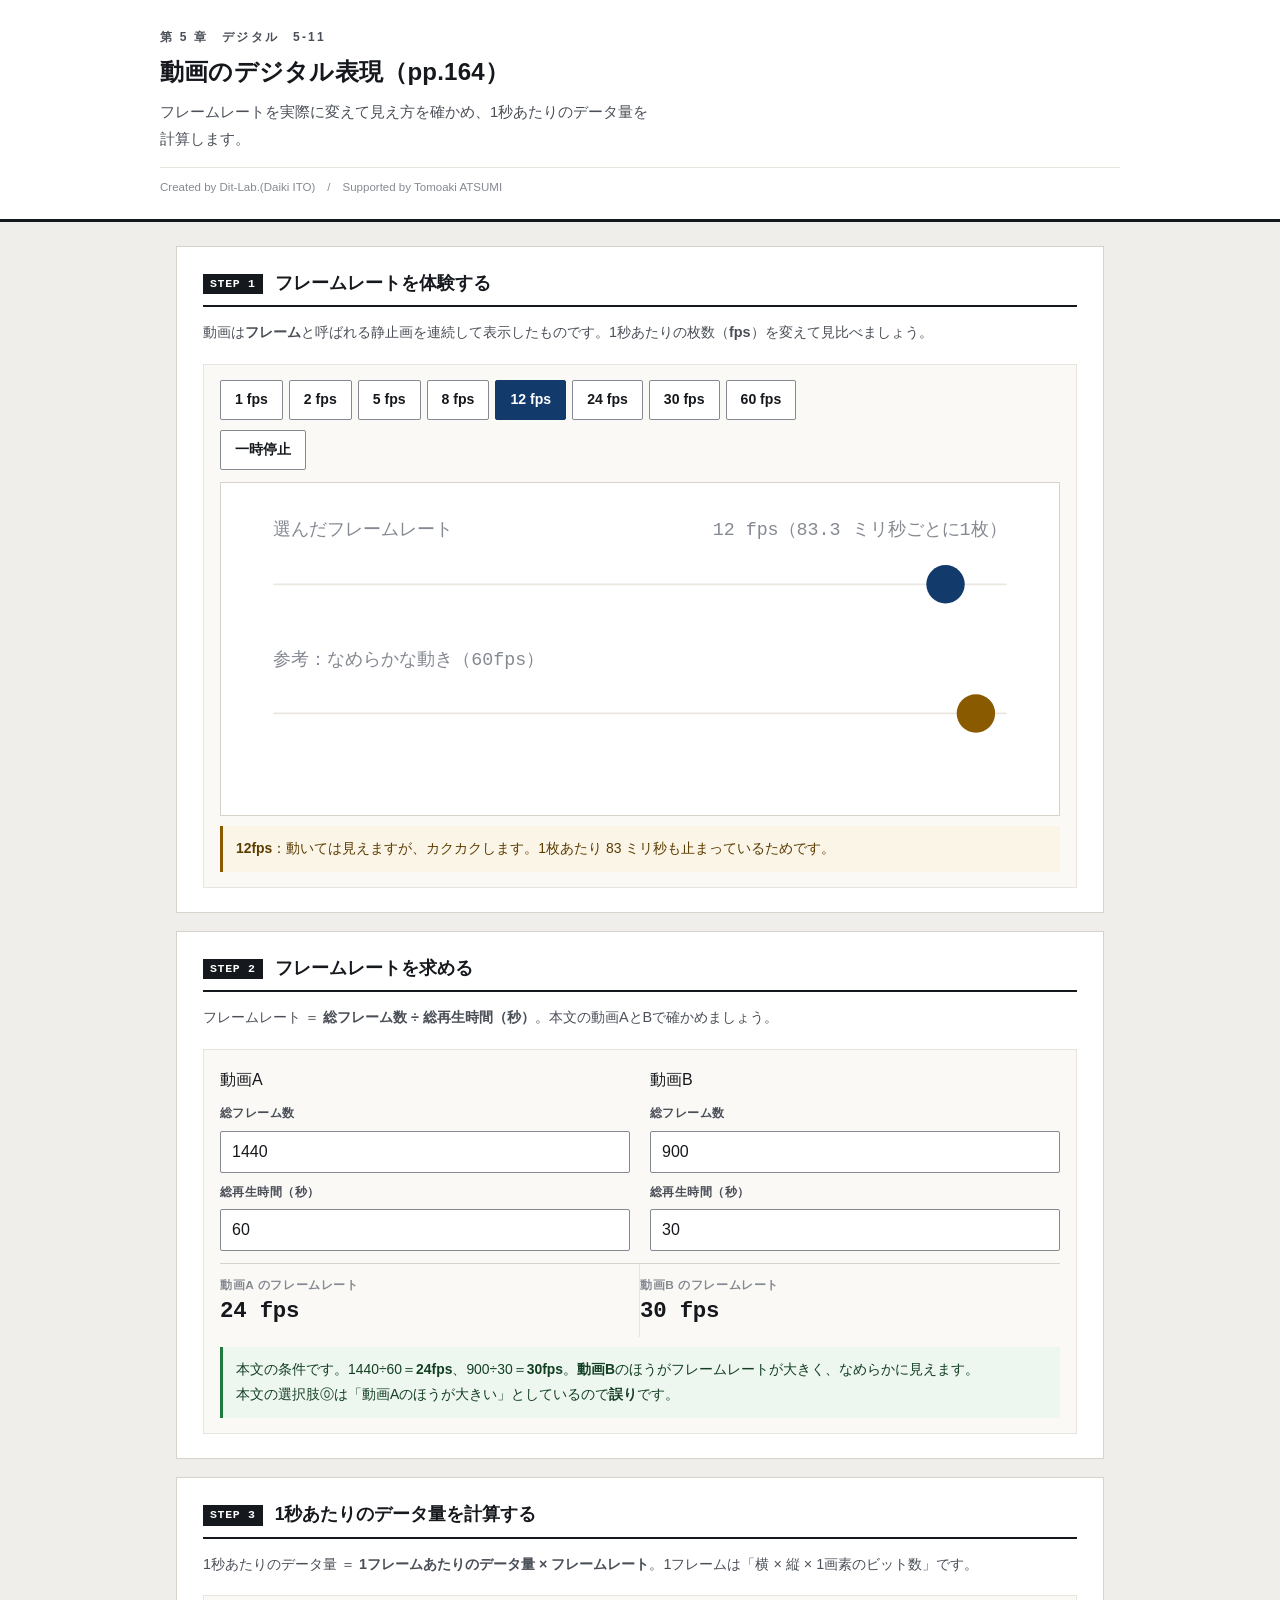
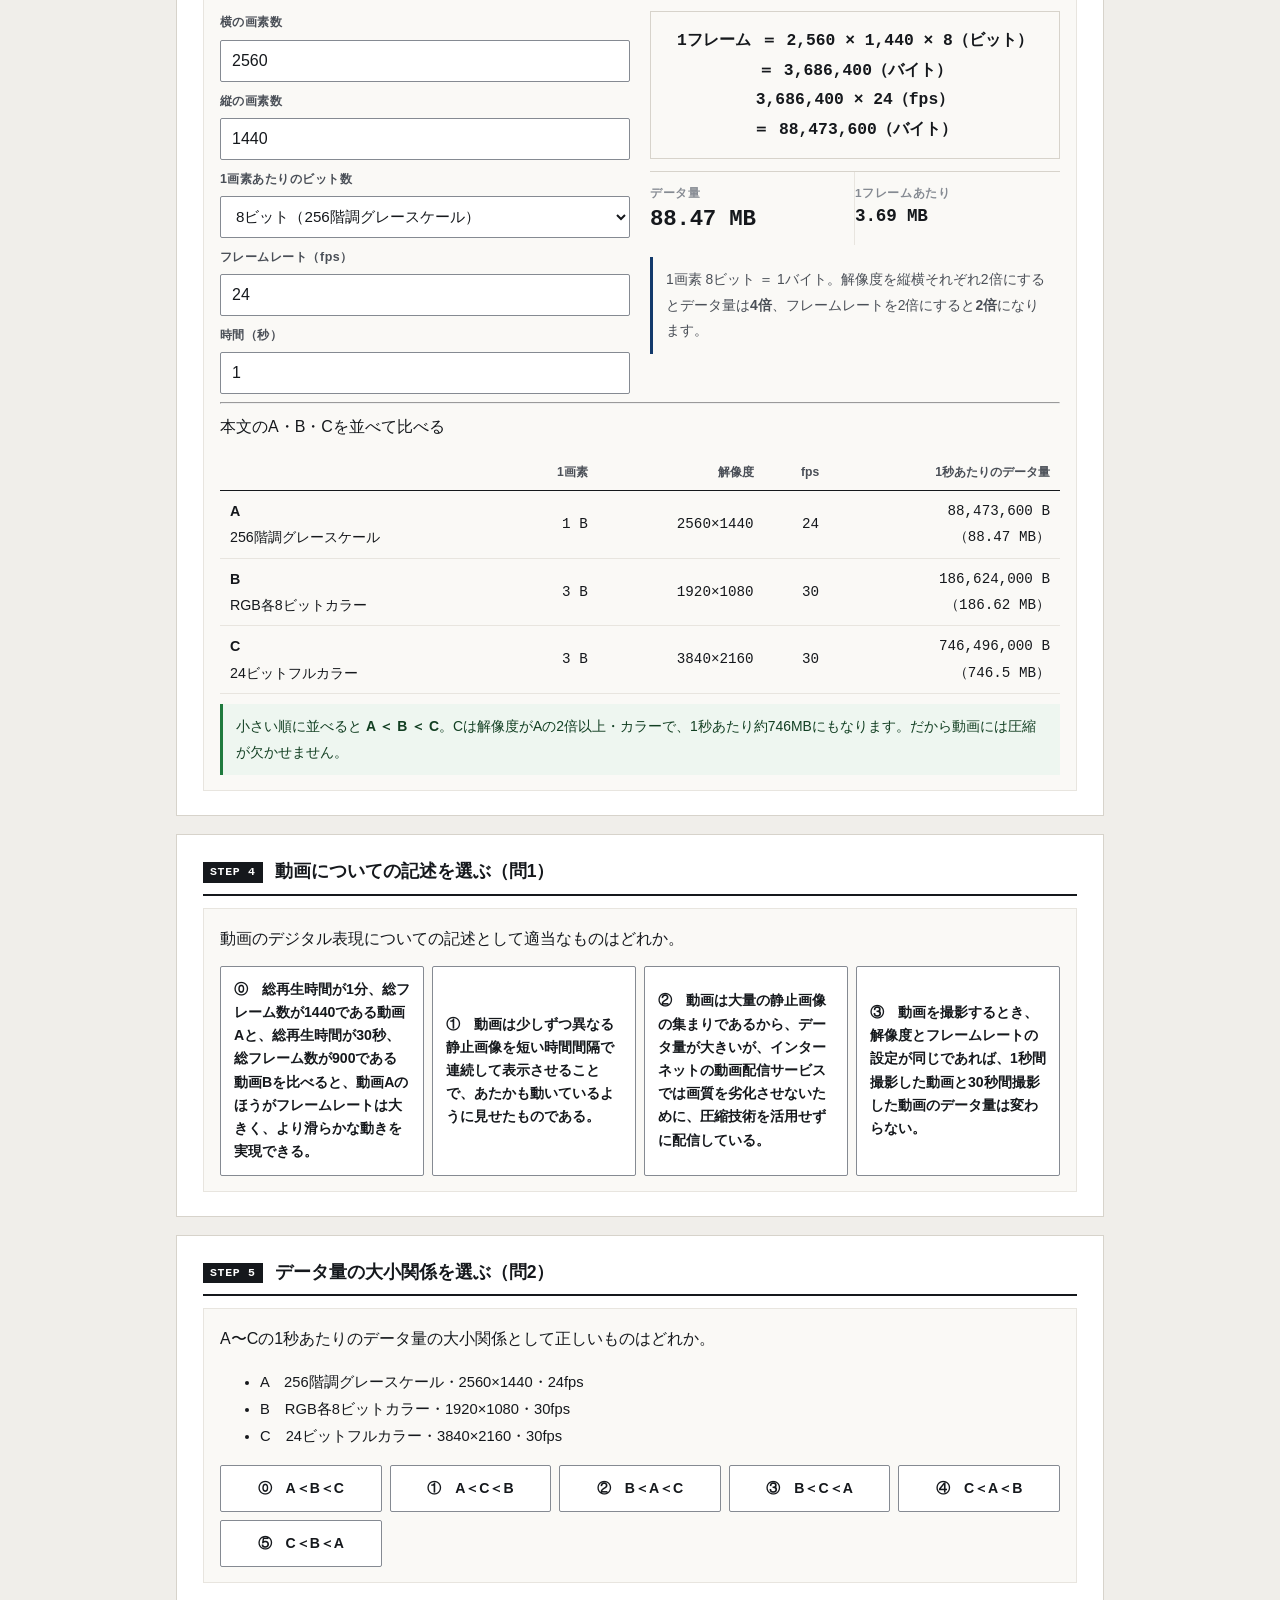
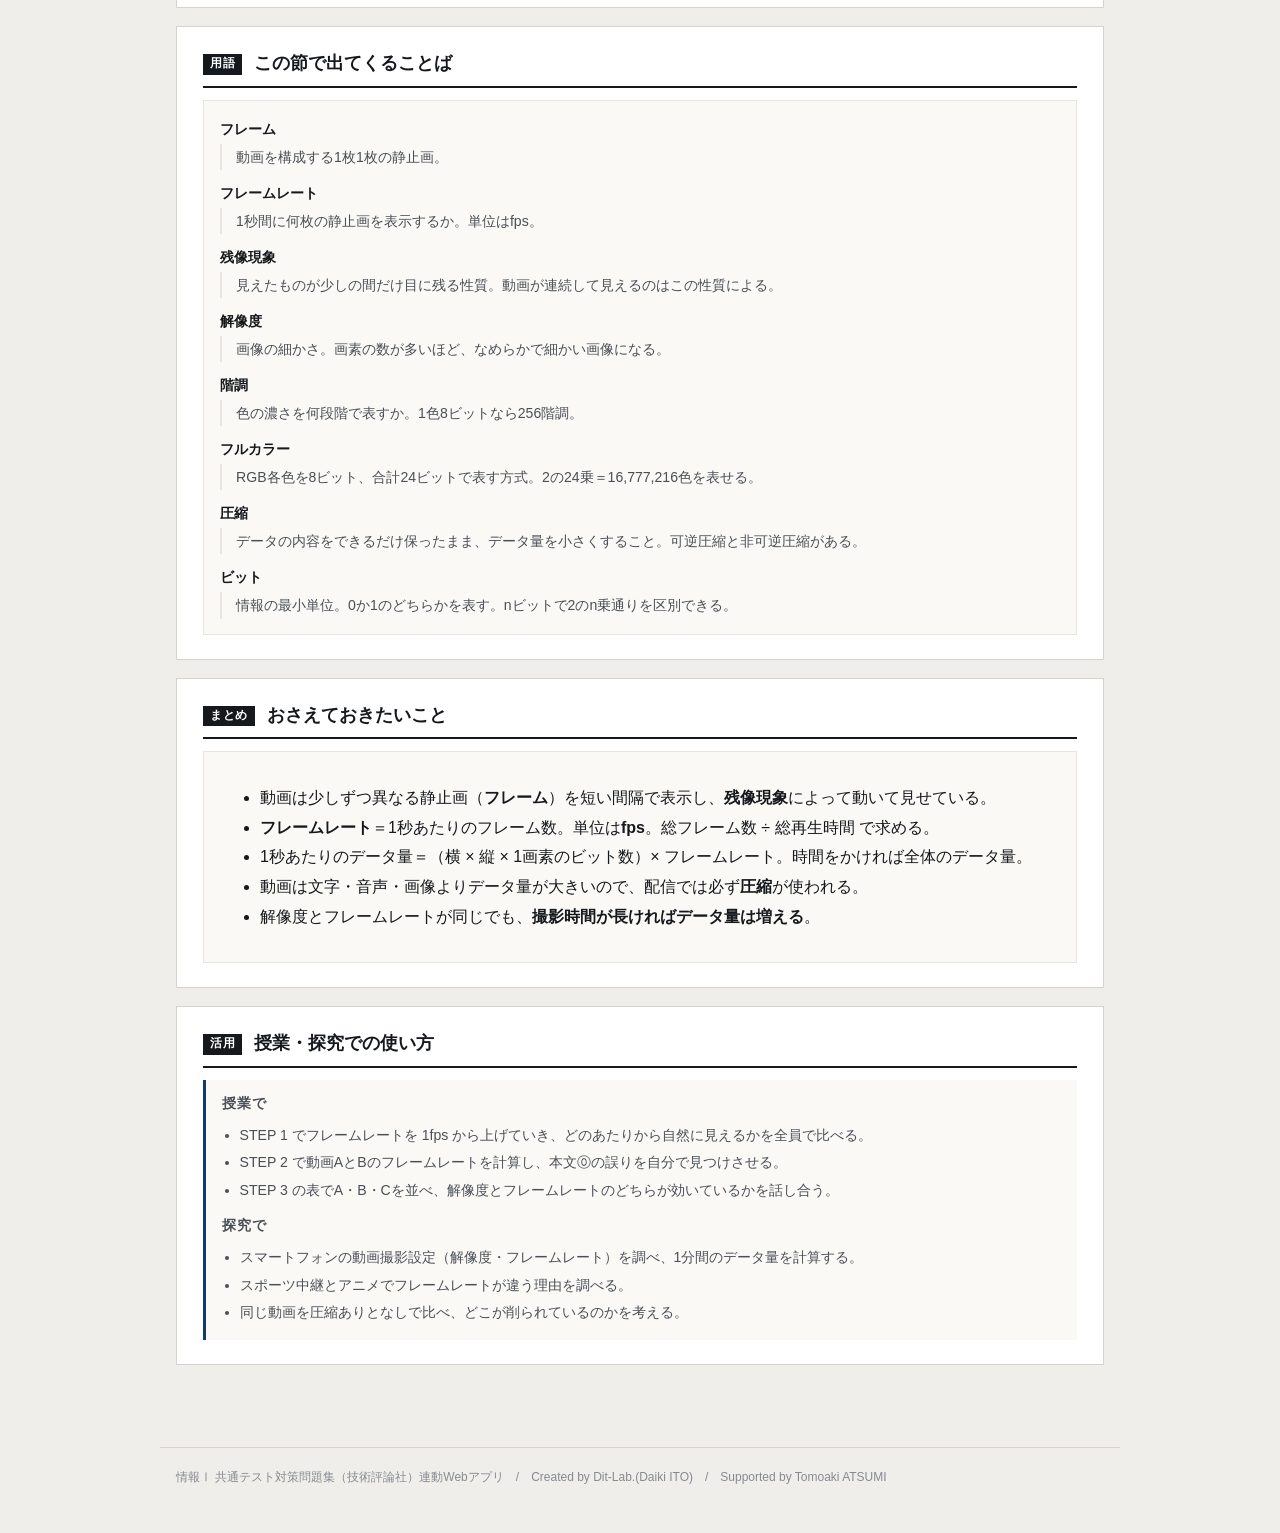
==== index.html @ 7da3221e "feat: Streamlit版を静的Webアプリ化。フレームレートの体験アニメ・fps計算・A〜Cのデータ量比較に対応" ====
<!DOCTYPE html>
<html lang="ja">
<head>
<meta charset="UTF-8">
<meta name="viewport" content="width=device-width, initial-scale=1.0">
<title>動画のデジタル表現｜情報Ⅰ共通テスト対策問題集</title>
<meta name="description" content="フレームレートを実際に変えて見え方を確かめ、1秒あたりのデータ量を計算します。">
<link rel="icon" href="data:image/svg+xml,%3Csvg xmlns=%22http://www.w3.org/2000/svg%22 viewBox=%220 0 32 32%22%3E%3Crect width=%2232%22 height=%2232%22 fill=%22%2315181c%22/%3E%3Ctext x=%2216%22 y=%2222%22 font-size=%2218%22 font-family=%22monospace%22 fill=%22%23fff%22 text-anchor=%22middle%22%3E01%3C/text%3E%3C/svg%3E">
<link rel="stylesheet" href="css/style.css">
<link rel="stylesheet" href="css/app.css">
</head>
<body>

<header class="app-header">
  <div class="inner">
    <span class="eyebrow">第 5 章　デジタル　5-11</span>
    <h1>動画のデジタル表現（pp.164）</h1>
    <p class="lead">フレームレートを実際に変えて見え方を確かめ、1秒あたりのデータ量を計算します。</p>
    <p class="credit">Created by Dit-Lab.(Daiki ITO)　/　Supported by Tomoaki ATSUMI</p>
  </div>
</header>

<main class="wrap">
  <section class="step" id="step1">
    <h2><span class="no">STEP 1</span>フレームレートを体験する</h2>
    <p class="desc">動画は<strong>フレーム</strong>と呼ばれる静止画を連続して表示したものです。1秒あたりの枚数（<strong>fps</strong>）を変えて見比べましょう。</p>
    <div class="panel">
      <div class="fpsbtns" id="fpsBtns"></div>
      <div class="btn-row" style="margin-top:10px">
        <button class="btn" id="playBtn">一時停止</button>
      </div>
      <div id="animBox" style="margin-top:12px"></div>
      <div class="note" id="animNote" style="margin-top:10px"></div>
    </div>
  </section>

  <section class="step" id="step2">
    <h2><span class="no">STEP 2</span>フレームレートを求める</h2>
    <p class="desc">フレームレート ＝ <strong>総フレーム数 ÷ 総再生時間（秒）</strong>。本文の動画AとBで確かめましょう。</p>
    <div class="panel">
      <div class="grid c2">
        <div>
          <p class="qhead" style="margin:0 0 8px">動画A</p>
          <label class="fld" for="fA">総フレーム数</label><input type="number" id="fA" value="1440" min="1" class="mono">
          <label class="fld" for="sA" style="margin-top:8px">総再生時間（秒）</label><input type="number" id="sA" value="60" min="1" class="mono">
        </div>
        <div>
          <p class="qhead" style="margin:0 0 8px">動画B</p>
          <label class="fld" for="fB">総フレーム数</label><input type="number" id="fB" value="900" min="1" class="mono">
          <label class="fld" for="sB" style="margin-top:8px">総再生時間（秒）</label><input type="number" id="sB" value="30" min="1" class="mono">
        </div>
      </div>
      <div class="metrics" style="margin-top:12px">
        <div class="metric"><div class="k">動画A のフレームレート</div><div class="v" id="fpsA" style="font-size:1.4rem">—</div></div>
        <div class="metric"><div class="k">動画B のフレームレート</div><div class="v" id="fpsB" style="font-size:1.4rem">—</div></div>
      </div>
      <div class="note" id="fpsNote" style="margin-top:10px"></div>
    </div>
  </section>

  <section class="step" id="step3">
    <h2><span class="no">STEP 3</span>1秒あたりのデータ量を計算する</h2>
    <p class="desc">1秒あたりのデータ量 ＝ <strong>1フレームあたりのデータ量 × フレームレート</strong>。1フレームは「横 × 縦 × 1画素のビット数」です。</p>
    <div class="panel">
      <div class="grid c2">
        <div>
          <label class="fld" for="vw">横の画素数</label><input type="number" id="vw" value="2560" min="1" class="mono">
          <label class="fld" for="vh" style="margin-top:8px">縦の画素数</label><input type="number" id="vh" value="1440" min="1" class="mono">
          <label class="fld" for="vb" style="margin-top:8px">1画素あたりのビット数</label>
          <select class="sel" id="vb">
            <option value="8" selected>8ビット（256階調グレースケール）</option>
            <option value="24">24ビット（RGB各8ビットのカラー）</option>
            <option value="1">1ビット（白黒2階調）</option>
          </select>
          <label class="fld" for="vf" style="margin-top:8px">フレームレート（fps）</label><input type="number" id="vf" value="24" min="1" class="mono">
          <label class="fld" for="vs" style="margin-top:8px">時間（秒）</label><input type="number" id="vs" value="1" min="1" class="mono">
        </div>
        <div>
          <div class="eqbox" id="vEq">—</div>
          <div class="metrics" style="margin-top:12px">
            <div class="metric"><div class="k">データ量</div><div class="v" id="vSize" style="font-size:1.4rem">—</div></div>
            <div class="metric"><div class="k">1フレームあたり</div><div class="v" id="vFrame" style="font-size:1.1rem">—</div></div>
          </div>
          <div class="note info" id="vNote" style="margin-top:12px"></div>
        </div>
      </div>
      <hr class="sep">
      <p class="qhead">本文のA・B・Cを並べて比べる</p>
      <div class="tbl-scroll"><table class="tbl" id="abcTable"></table></div>
      <div class="note ok" id="abcNote" style="margin-top:10px"></div>
    </div>
  </section>

  <section class="step" id="step4">
    <h2><span class="no">STEP 4</span>動画についての記述を選ぶ（問1）</h2>
    <div class="panel">
      <p class="qhead">動画のデジタル表現についての記述として適当なものはどれか。</p>
      <div id="q1Choices" class="choice4 v"></div>
      <div class="note" id="q1Fb" hidden style="margin-top:10px"></div>
    </div>
  </section>

  <section class="step" id="step5">
    <h2><span class="no">STEP 5</span>データ量の大小関係を選ぶ（問2）</h2>
    <div class="panel">
      <p class="qhead">A〜Cの1秒あたりのデータ量の大小関係として正しいものはどれか。</p>
      <ul class="bullets" style="font-size:.92rem">
        <li>A　256階調グレースケール・2560×1440・24fps</li>
        <li>B　RGB各8ビットカラー・1920×1080・30fps</li>
        <li>C　24ビットフルカラー・3840×2160・30fps</li>
      </ul>
      <div id="q2Choices" class="choice4"></div>
      <div class="note" id="q2Fb" hidden style="margin-top:10px"></div>
    </div>
  </section>

  <section class="step" id="glossary">
    <h2><span class="no">用語</span>この節で出てくることば</h2>
    <div class="panel"><div id="glossBox"></div></div>
  </section>

  <section class="step" id="wrap">
    <h2><span class="no">まとめ</span>おさえておきたいこと</h2>
    <div class="panel">
      <ul class="bullets">
        <li>動画は少しずつ異なる静止画（<strong>フレーム</strong>）を短い間隔で表示し、<strong>残像現象</strong>によって動いて見せている。</li>
        <li><strong>フレームレート</strong>＝1秒あたりのフレーム数。単位は<strong>fps</strong>。総フレーム数 ÷ 総再生時間 で求める。</li>
        <li>1秒あたりのデータ量＝（横 × 縦 × 1画素のビット数）× フレームレート。時間をかければ全体のデータ量。</li>
        <li>動画は文字・音声・画像よりデータ量が大きいので、配信では必ず<strong>圧縮</strong>が使われる。</li>
        <li>解像度とフレームレートが同じでも、<strong>撮影時間が長ければデータ量は増える</strong>。</li>
      </ul>
    </div>
  </section>

  <section class="step">
    <h2><span class="no">活用</span>授業・探究での使い方</h2>
    <div class="use-note">
      <h3>授業で</h3>
      <ul>
        <li>STEP 1 でフレームレートを 1fps から上げていき、どのあたりから自然に見えるかを全員で比べる。</li>
        <li>STEP 2 で動画AとBのフレームレートを計算し、本文⓪の誤りを自分で見つけさせる。</li>
        <li>STEP 3 の表でA・B・Cを並べ、解像度とフレームレートのどちらが効いているかを話し合う。</li>
      </ul>
      <h3 style="margin-top:12px">探究で</h3>
      <ul>
        <li>スマートフォンの動画撮影設定（解像度・フレームレート）を調べ、1分間のデータ量を計算する。</li>
        <li>スポーツ中継とアニメでフレームレートが違う理由を調べる。</li>
        <li>同じ動画を圧縮ありとなしで比べ、どこが削られているのかを考える。</li>
      </ul>
    </div>
  </section>

</main>

<footer class="app-footer">
  情報Ⅰ 共通テスト対策問題集（技術評論社）連動Webアプリ　/　Created by Dit-Lab.(Daiki ITO)　/　Supported by Tomoaki ATSUMI
</footer>

<script src="js/tools.js"></script>
<script src="js/chart.js"></script>
<script src="js/terms.js"></script>
<script src="js/app.js"></script>
</body>
</html>
---- css/style.css ----
/* =========================================================
   情報Ⅰ 共通テスト対策問題集 — Web アプリ共通スタイル
   紙面（参考書）に寄せた設計。装飾色は使わず、色は意味を持つときだけ。
   ========================================================= */

:root{
  --paper:#ffffff;
  --paper-2:#faf9f6;      /* うすい紙 */
  --bg:#f0eeea;           /* 台紙 */
  --ink:#15181c;
  --ink-2:#4a4f57;
  --ink-3:#858a92;
  --rule:#d7d3cb;         /* 罫線 */
  --rule-2:#e8e5df;
  --accent:#123a6b;       /* 濃紺。主要操作と現在地だけに使う */
  --accent-w:#e9eef6;
  --zero:#c0392b;         /* 左＝0 */
  --one:#1d4ed8;          /* 右＝1 */
  --ok:#1f7a3d;   --ok-bg:#eef6f0;
  --ng:#b3261e;   --ng-bg:#fbefee;
  --warn:#8a5a00; --warn-bg:#fbf5e8;
  --font:"Hiragino Kaku Gothic ProN","Hiragino Sans","Yu Gothic Medium","Yu Gothic",
         "Noto Sans JP",Meiryo,-apple-system,BlinkMacSystemFont,sans-serif;
  --mono:"SFMono-Regular",Menlo,Consolas,"Courier New",monospace;
}

*{box-sizing:border-box}
[hidden]{display:none !important}
html{-webkit-text-size-adjust:100%}
body{
  margin:0; background:var(--bg); color:var(--ink);
  font-family:var(--font); font-size:16px; line-height:1.85;
  font-feature-settings:"palt" 1;
}
h1,h2,h3,h4{line-height:1.45; margin:0; font-weight:700}
p{margin:0 0 .75em} p:last-child{margin-bottom:0}
a{color:var(--accent)}

/* ---------- 標題 ---------- */
.app-header{background:var(--paper); border-bottom:3px solid var(--ink); padding:26px 20px 20px}
.app-header .inner{max-width:960px; margin:0 auto}
.app-header .eyebrow{
  font-size:.75rem; font-weight:700; color:var(--ink-2); letter-spacing:.18em;
  display:block; margin-bottom:7px;
}
.app-header h1{font-size:1.5rem; letter-spacing:.01em}
.app-header .lead{font-size:.92rem; color:var(--ink-2); margin-top:9px; max-width:60ch}
.app-header .credit{
  font-size:.72rem; color:var(--ink-3); margin-top:14px;
  padding-top:9px; border-top:1px solid var(--rule-2);
}

/* ---------- 版面 ---------- */
.wrap{max-width:960px; margin:0 auto; padding:24px 16px 64px}
.step{background:var(--paper); border:1px solid var(--rule); padding:24px 26px; margin-bottom:18px}
.step > h2{
  display:flex; align-items:baseline; gap:12px; font-size:1.1rem;
  padding-bottom:9px; border-bottom:2px solid var(--ink); margin-bottom:12px;
}
.step > h2 .no{
  flex:none; font-family:var(--mono); font-size:.72rem; font-weight:700;
  background:var(--ink); color:var(--paper); padding:2px 7px; letter-spacing:.06em;
  position:relative; top:-2px;
}
.step > .desc{color:var(--ink-2); font-size:.9rem; margin-bottom:18px}
.step[hidden]{display:none}

.grid{display:grid; gap:20px}
.grid > *{min-width:0}          /* 子の中身で列が広がるのを防ぐ */
@media(min-width:800px){ .grid.c2{grid-template-columns:1fr 1fr} }

.panel{border:1px solid var(--rule-2); background:var(--paper-2); padding:15px 16px; min-width:0}
.panel > h3{
  font-size:.8rem; font-weight:700; color:var(--ink-2); letter-spacing:.08em;
  margin-bottom:12px; padding-bottom:6px; border-bottom:1px solid var(--rule);
}

/* ---------- 部品 ---------- */
.btn{
  appearance:none; border:1px solid var(--ink-3); background:var(--paper); color:var(--ink);
  font-family:inherit; font-size:.88rem; font-weight:700; padding:8px 14px;
  border-radius:2px; cursor:pointer; min-height:40px; line-height:1.4;
  transition:background .12s, border-color .12s, color .12s;
}
.btn:hover:not(:disabled){background:var(--accent-w); border-color:var(--accent); color:var(--accent)}
.btn:disabled{opacity:.35; cursor:not-allowed}
.btn.primary{background:var(--accent); color:var(--paper); border-color:var(--accent)}
.btn.primary:hover:not(:disabled){background:#0d2c53; color:var(--paper)}
.btn.ghost{border-color:var(--rule); color:var(--ink-2)}
.btn.sm{font-size:.8rem; padding:5px 10px; min-height:34px}
.btn-row{display:flex; flex-wrap:wrap; gap:8px; align-items:center}

/* タブ（見出し下線式） */
.seg{display:flex; gap:0; border-bottom:1px solid var(--rule)}
.seg button{
  appearance:none; border:0; background:transparent; font-family:inherit; font-size:.88rem;
  font-weight:700; color:var(--ink-3); padding:9px 4px; margin-right:26px; cursor:pointer;
  border-bottom:3px solid transparent; margin-bottom:-1px; min-height:40px;
}
.seg button:hover{color:var(--ink-2)}
.seg button[aria-pressed="true"]{color:var(--ink); border-bottom-color:var(--accent)}

label.fld{display:block; font-size:.78rem; font-weight:700; color:var(--ink-2); margin-bottom:5px; letter-spacing:.04em}
input[type=text], textarea, input[type=number]{
  width:100%; font-family:inherit; font-size:1rem; color:var(--ink);
  border:1px solid var(--ink-3); border-radius:2px; padding:9px 11px;
  background:var(--paper); min-height:42px;
}
input:focus, textarea:focus{outline:2px solid var(--accent); outline-offset:-1px; border-color:var(--accent)}
.btn:focus-visible, .seg button:focus-visible, .node-card:focus-visible{outline:2px solid var(--accent); outline-offset:2px}
textarea{resize:vertical; line-height:1.7}
.mono{font-family:var(--mono)}

table.tbl{width:100%; border-collapse:collapse; font-size:.89rem}
table.tbl th, table.tbl td{border-bottom:1px solid var(--rule-2); padding:7px 10px; text-align:right}
table.tbl th:first-child, table.tbl td:first-child{text-align:left}
table.tbl thead th{border-bottom:1.5px solid var(--ink); font-size:.76rem; color:var(--ink-2); font-weight:700; white-space:nowrap}
.tbl-scroll{overflow-x:auto; -webkit-overflow-scrolling:touch; max-width:100%}

.note{padding:10px 13px; font-size:.87rem; border-left:3px solid var(--ink-3); background:var(--paper-2)}
.note.ok{background:var(--ok-bg); border-left-color:var(--ok); color:#123f22}
.note.ng{background:var(--ng-bg); border-left-color:var(--ng); color:#6d1a15}
.note.info{background:var(--paper-2); border-left-color:var(--accent); color:var(--ink-2)}
.note.warn{background:var(--warn-bg); border-left-color:var(--warn); color:#5c3d00}
.note[hidden]{display:none}

.badge{
  display:inline-block; font-size:.72rem; font-weight:700; padding:1px 7px;
  border:1px solid var(--rule); color:var(--ink-2); background:var(--paper); letter-spacing:.04em;
}

/* 数値は罫線で仕切るだけ。カードにしない */
.metrics{display:flex; flex-wrap:wrap; gap:0; border-top:1px solid var(--rule)}
.metric{flex:1 1 130px; padding:11px 14px 11px 0; border-right:1px solid var(--rule-2)}
.metric:last-child{border-right:0}
.metric .k{font-size:.74rem; color:var(--ink-3); font-weight:700; letter-spacing:.05em}
.metric .v{font-size:1.6rem; font-weight:700; line-height:1.3; font-family:var(--mono); letter-spacing:-.01em}
.metric .s{font-size:.76rem; color:var(--ink-2)}

.bit0{color:var(--zero); font-weight:700}
.bit1{color:var(--one); font-weight:700}

.app-footer{
  max-width:960px; margin:0 auto; padding:18px 16px 44px; color:var(--ink-3);
  font-size:.75rem; border-top:1px solid var(--rule);
}
.sr-only{position:absolute;width:1px;height:1px;overflow:hidden;clip:rect(0 0 0 0);white-space:nowrap}

@media(max-width:640px){
  body{font-size:15px}
  .app-header{padding:20px 16px 16px}
  .app-header h1{font-size:1.16rem}
  .wrap{padding:16px 12px 52px}
  .step{padding:18px 15px}
  .seg button{margin-right:18px; font-size:.84rem}
  .metric{flex-basis:50%; border-right:0}
}
@media (prefers-reduced-motion:reduce){ *{animation:none!important; transition:none!important} }

/* ---------- 自分のデータ・共有・印刷 ---------- */
.toolbar{display:flex; flex-wrap:wrap; gap:8px; align-items:center; margin-top:12px;
  padding-top:12px; border-top:1px solid var(--rule-2)}
.toolbar .hint{font-size:.78rem; color:var(--ink-3)}
.paste-area{width:100%; min-height:110px; font-family:var(--mono); font-size:.86rem}
.use-note{background:var(--paper-2); border-left:3px solid var(--accent); padding:14px 16px; font-size:.88rem}
.use-note h3{font-size:.86rem; letter-spacing:.06em; margin-bottom:8px; color:var(--ink-2)}
.use-note ol, .use-note ul{margin:0; padding-left:1.25em; line-height:1.95; color:var(--ink-2)}

@media print{
  body{background:#fff}
  .app-header{border-bottom:2px solid #000}
  .step{border:1px solid #bbb; break-inside:avoid; page-break-inside:avoid; margin-bottom:12px}
  .btn, .seg, .toolbar, input[type=range]{display:none !important}
  .note{border-left-width:2px}
  a[href]:after{content:""}
}

/* ---------- 入力グリッド ---------- */
.dg-scroll{overflow:auto; -webkit-overflow-scrolling:touch; border:1px solid var(--rule); background:var(--paper); max-height:420px}
table.dg{border-collapse:collapse; font-family:var(--mono); font-size:.9rem; min-width:100%}
table.dg th, table.dg td{border:1px solid var(--rule-2); padding:0}
table.dg thead th{background:var(--paper-2); position:sticky; top:0; z-index:2}
table.dg .dg-n{background:var(--paper-2); color:var(--ink-3); font-size:.76rem; font-weight:400;
  text-align:center; min-width:34px; padding:0 4px; position:sticky; left:0; z-index:1}
table.dg .dg-corner{background:var(--paper-2); min-width:34px; position:sticky; left:0; z-index:3}
table.dg .dg-act{background:var(--paper-2); width:34px}
.dg-h, .dg-c{width:100%; min-width:96px; border:0; background:transparent; font-family:inherit;
  font-size:.9rem; padding:8px 9px; color:var(--ink); min-height:38px}
.dg-h{font-weight:700; font-family:var(--font); font-size:.82rem; color:var(--ink-2)}
.dg-c.num{text-align:right}
.dg-c:focus, .dg-h:focus{outline:2px solid var(--accent); outline-offset:-2px; background:var(--accent-w)}
.dg-del{border:0; background:transparent; color:var(--ink-3); cursor:pointer; width:32px; height:34px; font-size:1rem}
.dg-del:hover{color:var(--ng)}
.dg-tools{display:flex; flex-wrap:wrap; gap:8px; align-items:center; margin-top:10px}
.dg-hint{font-size:.76rem; color:var(--ink-3)}

/* ---------- ファイル読み込み ---------- */
.filebox{display:flex; flex-wrap:wrap; gap:10px; align-items:center; padding:12px;
  border:1px dashed var(--rule); background:var(--paper-2)}
.filebox input[type=file]{font-size:.85rem; font-family:inherit; max-width:100%}
.filebox .sel{max-width:220px}
.filelabel{display:inline-flex; align-items:center; gap:6px; font-size:.85rem; font-weight:700;
  border:1px solid var(--ink-3); background:var(--paper); padding:8px 14px; border-radius:2px; cursor:pointer; min-height:40px}
.filelabel:hover{border-color:var(--accent); color:var(--accent); background:var(--accent-w)}
.filelabel input{display:none}

/* ---------- 用語解説 ---------- */
.term{position:relative; border-bottom:1.5px dotted var(--accent); cursor:help; color:var(--accent); font-weight:700}
.term .term-pop{display:none; position:absolute; left:0; top:1.7em; z-index:50; width:min(300px,78vw);
  background:var(--paper); border:1px solid var(--ink-3); box-shadow:0 6px 20px rgba(0,0,0,.14);
  padding:10px 12px; font-size:.82rem; font-weight:400; color:var(--ink-2); line-height:1.75;
  border-left:3px solid var(--accent); cursor:auto; text-align:left}
.term .term-pop b{display:block; color:var(--ink); font-size:.86rem; margin-bottom:3px}
.term.open .term-pop{display:block}
dl.gloss{margin:0; font-size:.88rem}
dl.gloss dt{font-weight:700; color:var(--ink); margin-top:10px}
dl.gloss dt:first-child{margin-top:0}
dl.gloss dd{margin:2px 0 0; color:var(--ink-2); line-height:1.85; padding-left:1em; border-left:2px solid var(--rule-2)}
@media print{ .term{border-bottom:0; color:inherit} .term .term-pop{display:none !important} }

/* ---------- スマホ・タブレット ---------- */
@media (max-width:1024px){
  /* iOS で入力時に画面が勝手に拡大するのを防ぐ（16px 未満だとズームする） */
  input[type=text], input[type=number], textarea, select, .dg-c, .dg-h{ font-size:16px }
  .dg-c, .dg-h{ min-width:110px }
}
@media (max-width:820px){
  .grid.c2{grid-template-columns:1fr}
  .dg-scroll{max-height:340px}
  .filebox{flex-direction:column; align-items:stretch}
  .filebox .sel{max-width:100%}
  .term .term-pop{left:auto; right:0; width:min(280px,86vw)}
}
@media (max-width:480px){
  .step > h2{font-size:1rem; flex-wrap:wrap}
  .metrics{gap:0}
  .metric{flex-basis:50%; padding-right:10px}
  .metric .v{font-size:1.3rem}
  .btn{padding:8px 12px}
  .dg-tools{gap:6px}
  .dg-hint{width:100%}
}
/* タッチ操作でのスクロールを滑らかに */
.tbl-scroll, .dg-scroll, .tree-box{ -webkit-overflow-scrolling:touch; overscroll-behavior-x:contain }
---- css/app.css ----
.qhead{display:flex; justify-content:space-between; align-items:center; margin-bottom:12px}
.card-q{border:1px solid var(--rule); background:var(--paper); padding:18px; margin-bottom:14px}
.q-scene{font-size:1rem; font-weight:700; line-height:1.9}
.choice4{display:grid; gap:8px; grid-template-columns:repeat(auto-fit,minmax(160px,1fr))}
.choice4 .btn{text-align:left; line-height:1.65; padding:11px 13px}
.choice4 .btn.correct{background:var(--ok-bg); border-color:var(--ok); color:var(--ok)}
.choice4 .btn.wrong{background:var(--ng-bg); border-color:var(--ng); color:var(--ng)}
.choice4.locked{pointer-events:none}
.sel{width:100%; font-family:inherit; font-size:.95rem; padding:9px 11px; min-height:42px;
  border:1px solid var(--ink-3); border-radius:2px; background:var(--paper); color:var(--ink)}
input[type=range]{width:100%; accent-color:var(--accent); height:34px}
.why{font-size:.85rem; color:var(--ink-2); line-height:1.85}
.eqbox{font-family:var(--mono); font-size:1.02rem; font-weight:700; text-align:center; padding:14px;
  border:1px solid var(--rule); background:var(--paper-2); line-height:1.8}
.blankin{border:1.5px solid var(--accent); background:#fff; padding:6px 8px; text-align:center;
  font-family:var(--mono); min-height:38px; font-size:.95rem; max-width:120px}
.blankin.ok{border-color:var(--ok); background:var(--ok-bg)}
.blankin.ng{border-color:var(--ng); background:var(--ng-bg)}
table.tbl td .blankin{width:100%; max-width:none}

/* --- 5-11 動画のデジタル表現 --- */
#animBox{border:1px solid var(--rule);background:var(--paper)}
#animBox svg{display:block;width:100%}
svg .track{stroke:#ebe8e2;stroke-width:1}
svg .ball{fill:#123a6b}
svg .ball2{fill:#8a5a00}
svg .lab{font-size:10.5px;fill:#858a92;font-family:monospace}
.fpsbtns{display:flex;flex-wrap:wrap;gap:6px}
.fpsbtns .btn{min-width:4.2em;text-align:center}
.fpsbtns .btn.on{background:var(--accent);color:#fff;border-color:var(--accent)}
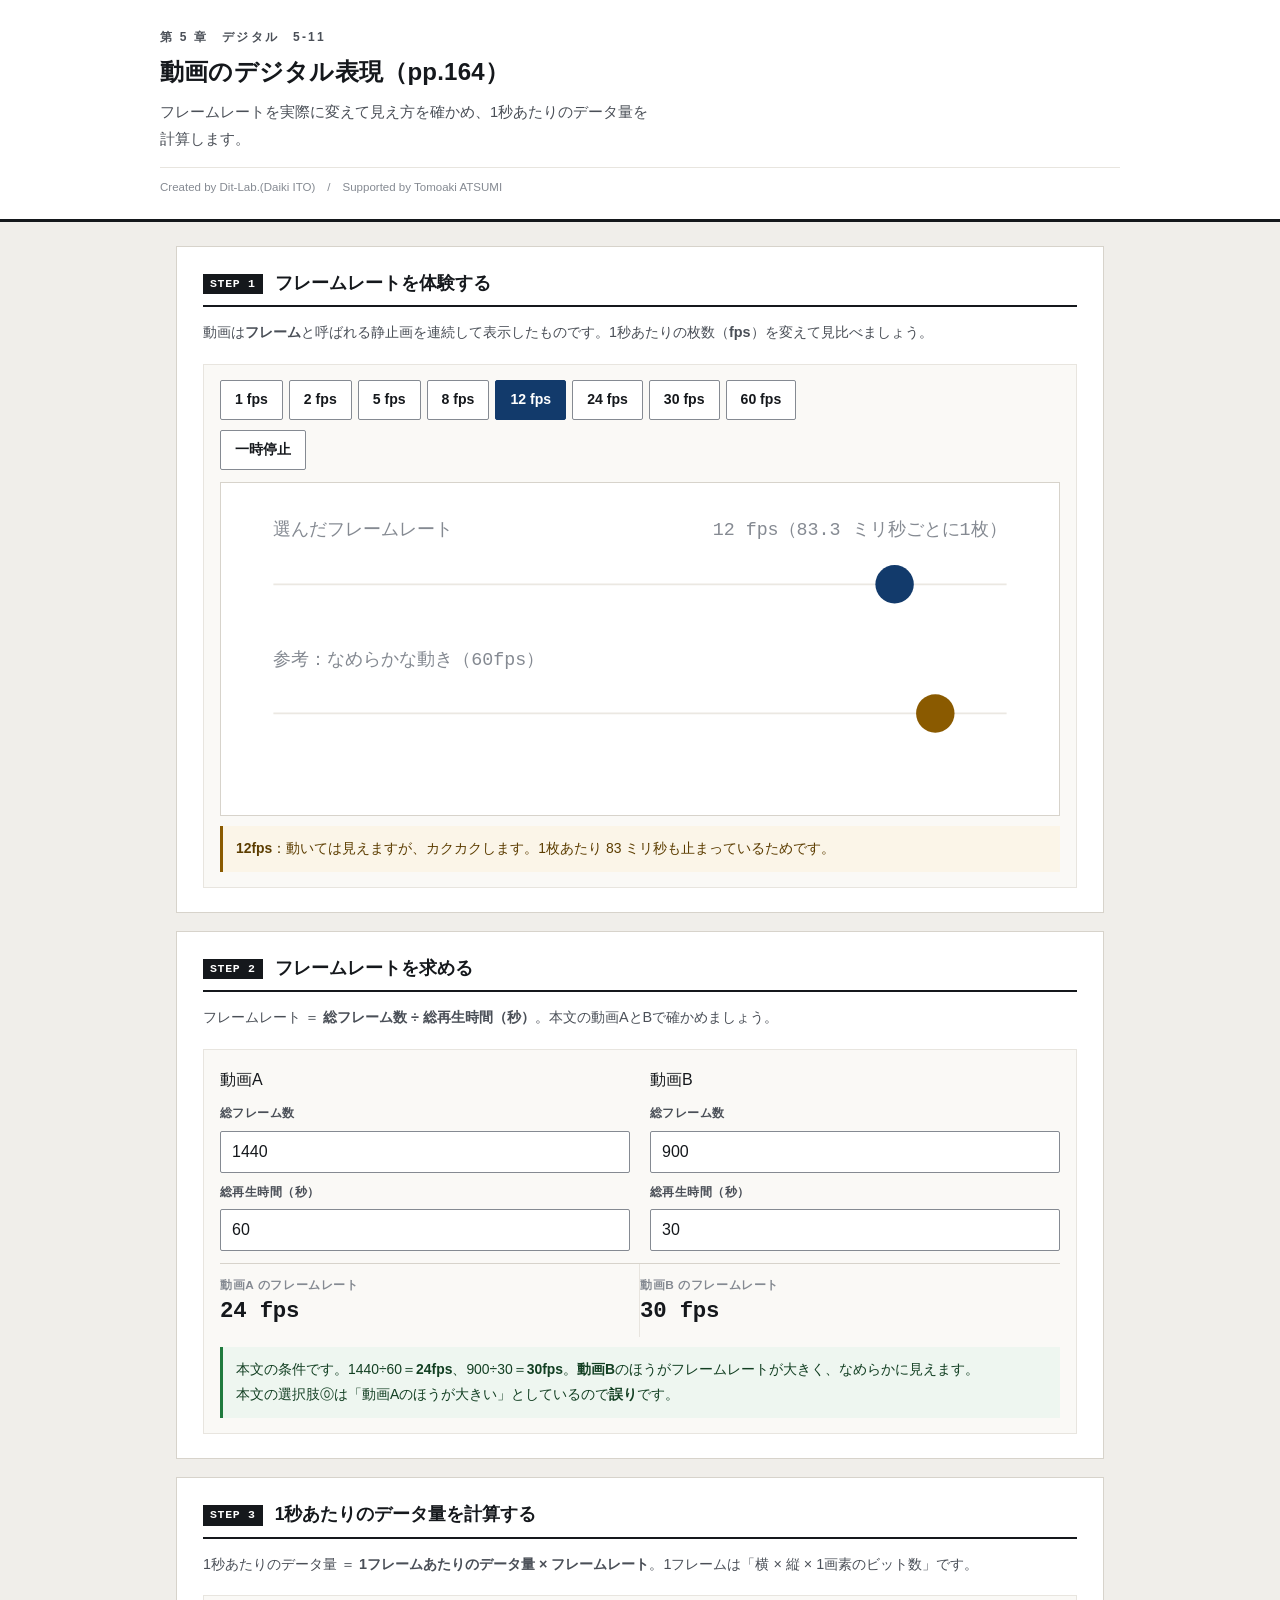
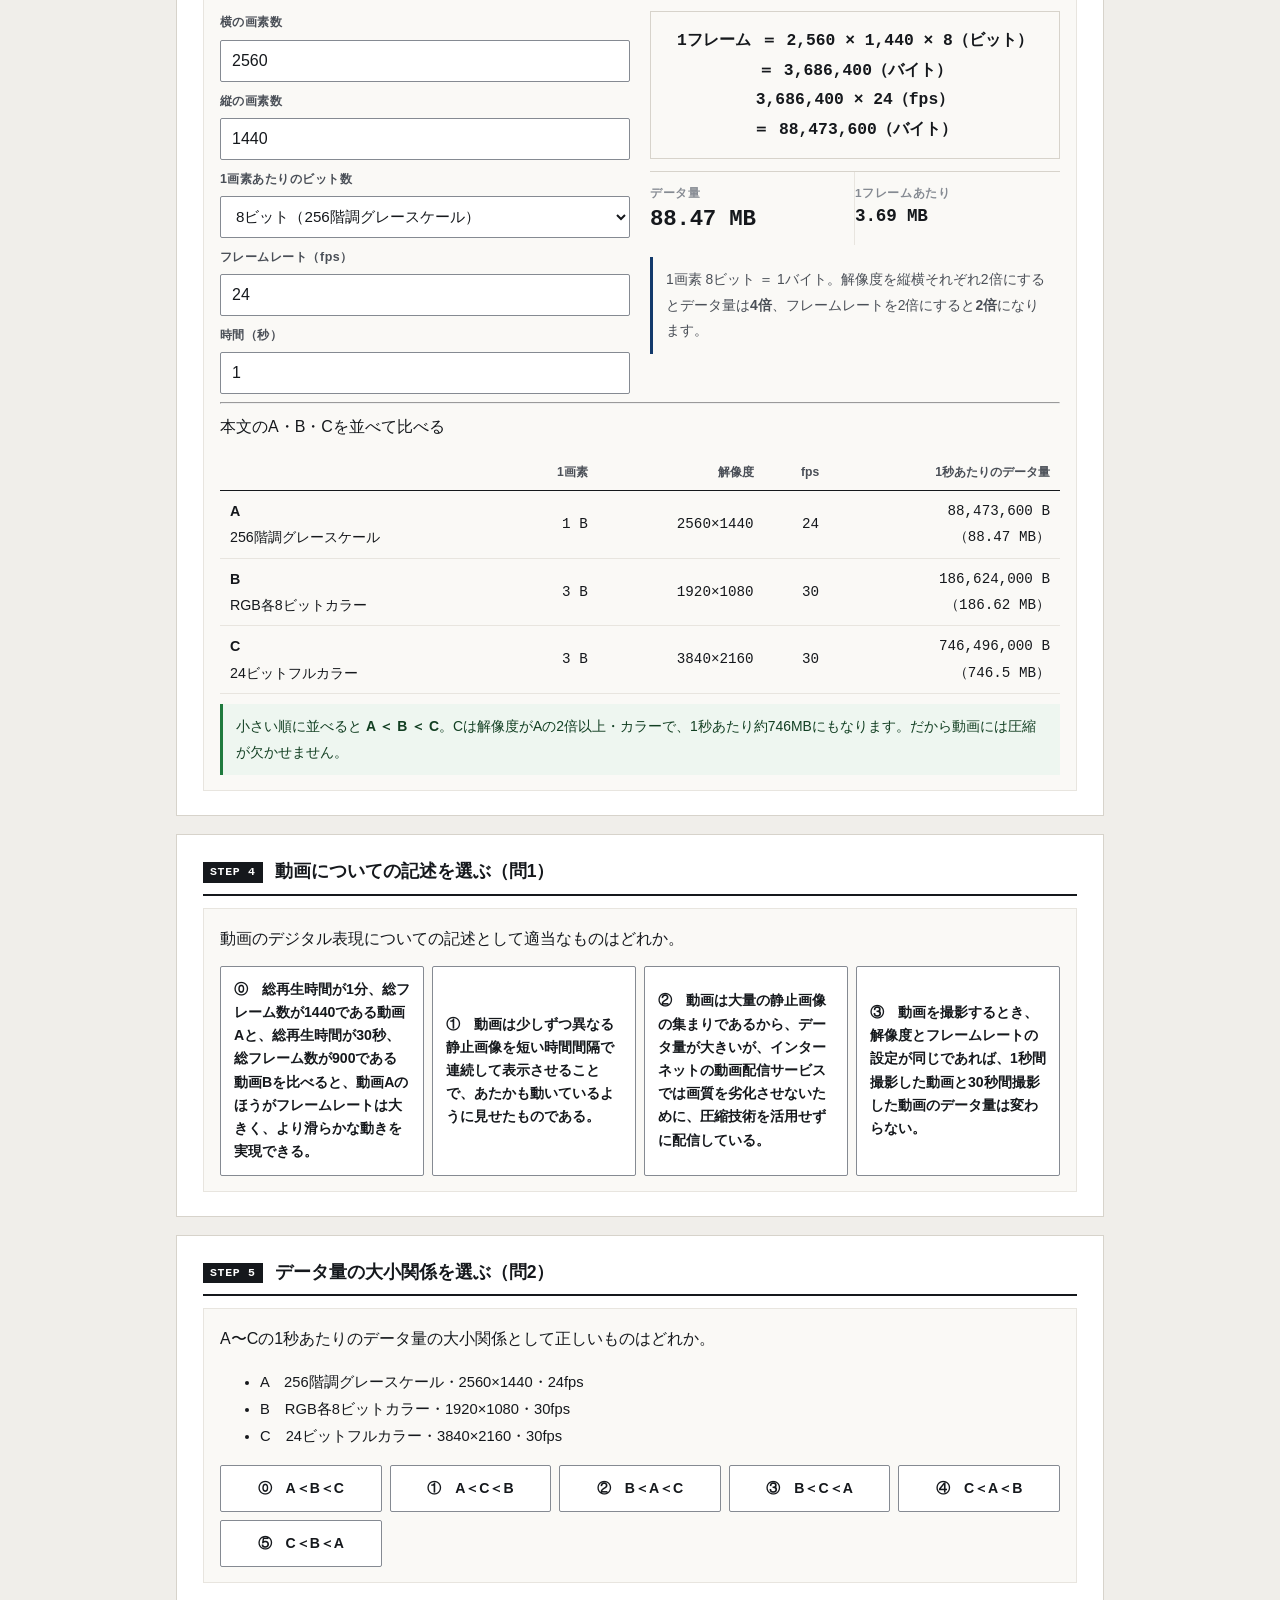
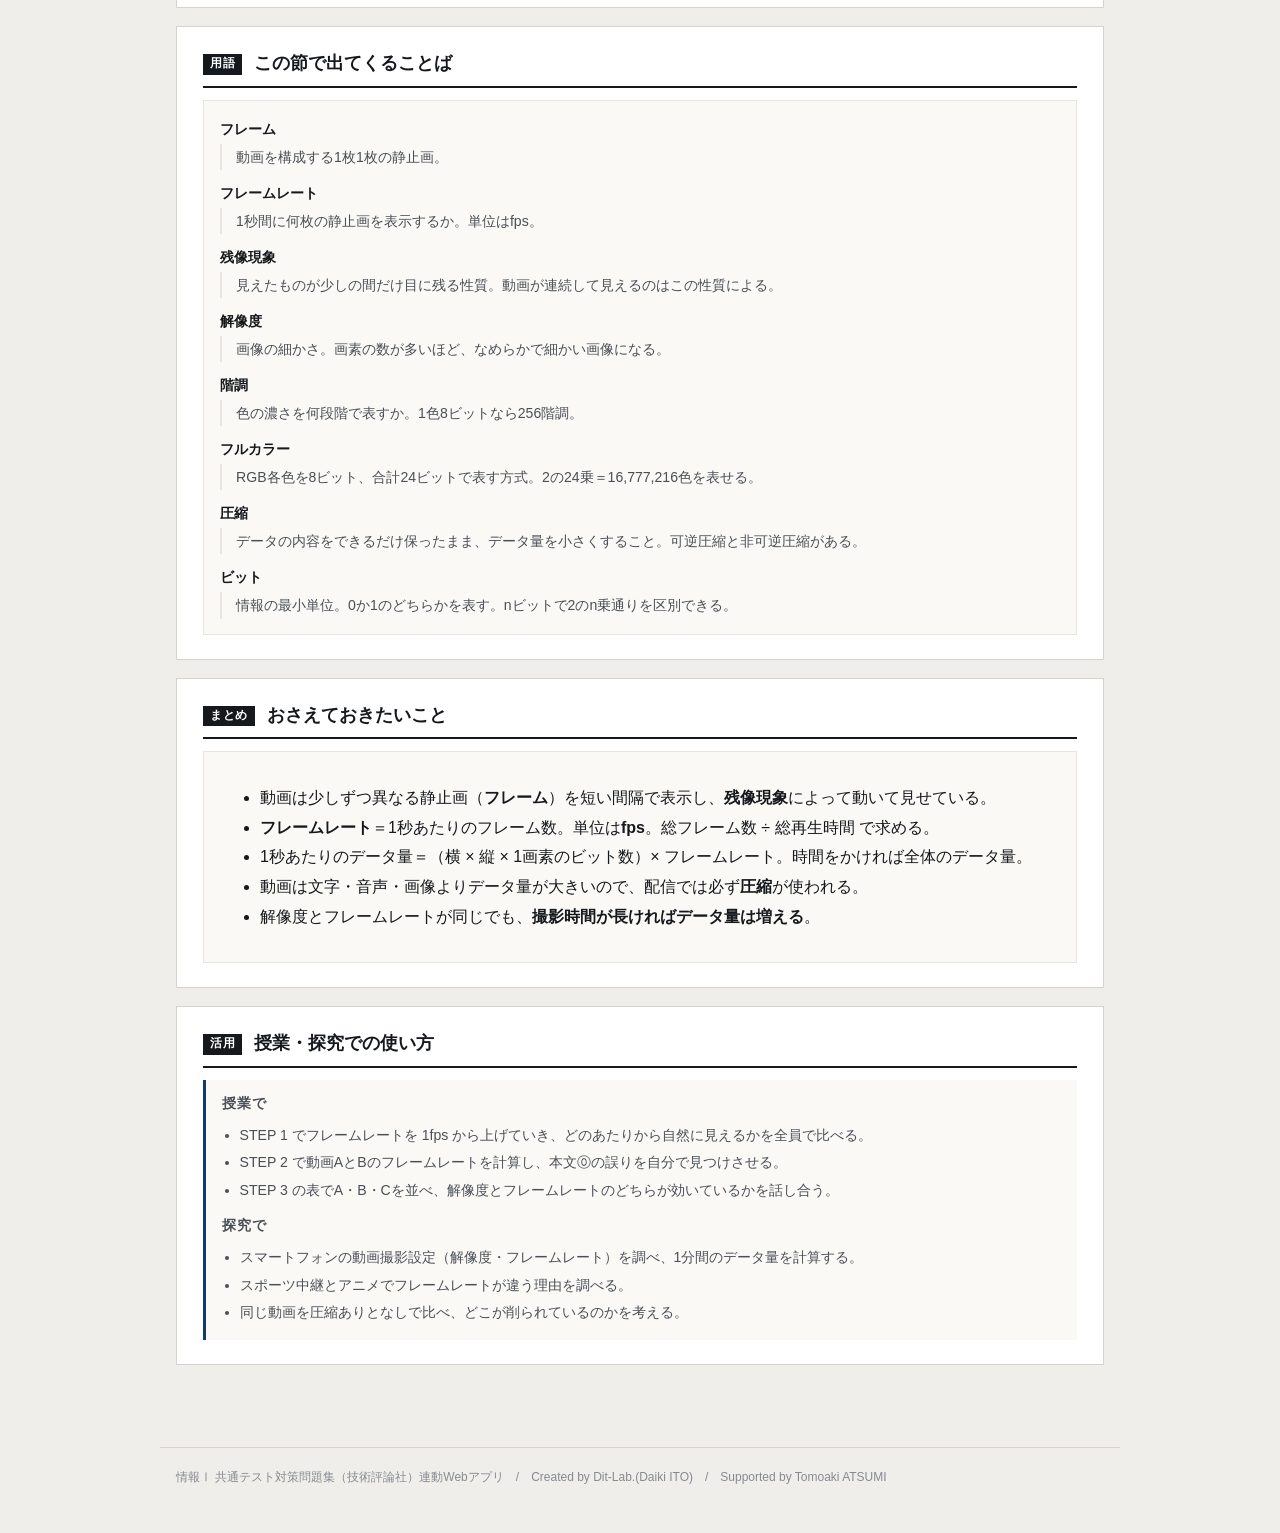
==== commit 39d76ca3: "chore: CSS/JSにキャッシュバスターを付与（更新が確実に反映されるように）" ====
--- a/index.html
+++ b/index.html
@@ -6,8 +6,8 @@
 <title>動画のデジタル表現｜情報Ⅰ共通テスト対策問題集</title>
 <meta name="description" content="フレームレートを実際に変えて見え方を確かめ、1秒あたりのデータ量を計算します。">
 <link rel="icon" href="data:image/svg+xml,%3Csvg xmlns=%22http://www.w3.org/2000/svg%22 viewBox=%220 0 32 32%22%3E%3Crect width=%2232%22 height=%2232%22 fill=%22%2315181c%22/%3E%3Ctext x=%2216%22 y=%2222%22 font-size=%2218%22 font-family=%22monospace%22 fill=%22%23fff%22 text-anchor=%22middle%22%3E01%3C/text%3E%3C/svg%3E">
-<link rel="stylesheet" href="css/style.css">
-<link rel="stylesheet" href="css/app.css">
+<link rel="stylesheet" href="css/style.css?v=239696b1">
+<link rel="stylesheet" href="css/app.css?v=98a58517">
 </head>
 <body>
 
@@ -156,9 +156,9 @@
   情報Ⅰ 共通テスト対策問題集（技術評論社）連動Webアプリ　/　Created by Dit-Lab.(Daiki ITO)　/　Supported by Tomoaki ATSUMI
 </footer>
 
-<script src="js/tools.js"></script>
-<script src="js/chart.js"></script>
-<script src="js/terms.js"></script>
-<script src="js/app.js"></script>
+<script src="js/tools.js?v=c07db610"></script>
+<script src="js/chart.js?v=fb6e3be1"></script>
+<script src="js/terms.js?v=bb400311"></script>
+<script src="js/app.js?v=63eed2c5"></script>
 </body>
 </html>
--- a/css/style.css
+++ b/css/style.css
@@ -242,3 +242,28 @@
 }
 /* タッチ操作でのスクロールを滑らかに */
 .tbl-scroll, .dg-scroll, .tree-box{ -webkit-overflow-scrolling:touch; overscroll-behavior-x:contain }
+
+/* 幅指定つきの入力欄がスマートフォンではみ出さないようにする */
+input[type=text], input[type=number], input[type=search], textarea, select{ max-width:100% }
+.btn-row > label{ min-width:0; max-width:100% }
+.btn-row > label input, .btn-row > label select{ max-width:100% }
+
+/* 共通：○×判定・並べかえ（quiz.js 用） */
+.abcde{border:1px solid var(--rule); border-radius:3px; overflow:hidden}
+.abcde > div{border-top:1px solid var(--rule); padding:10px 12px}
+.abcde > div:first-child{border-top:0}
+.abcde .st{display:flex; gap:10px; align-items:flex-start; flex-wrap:wrap}
+.abcde .st .k{font-weight:700; font-family:var(--mono); min-width:1.4em}
+.abcde .st .t{flex:1; min-width:12em}
+.abcde .jb{display:flex; gap:6px}
+.abcde .jb .btn{min-width:3.4em; padding:6px 10px; text-align:center}
+.prep{display:grid; grid-template-columns:repeat(auto-fit,minmax(150px,1fr)); gap:10px; margin-top:10px}
+.prep .slot{border:1px dashed var(--ink-3); border-radius:3px; padding:10px; min-height:92px; background:var(--paper)}
+.prep .slot.filled{border-style:solid}
+.prep .slot .tag{font:700 .74rem/1.4 var(--mono); color:var(--accent); display:block; margin-bottom:6px}
+.prep .slot .txt{font-size:.86rem; line-height:1.7}
+.cards{display:flex; flex-wrap:wrap; gap:8px; margin-top:10px}
+.cards .c{border:1px solid var(--ink-3); border-radius:3px; padding:9px 12px; background:var(--paper);
+  cursor:pointer; font-size:.88rem; max-width:100%; text-align:left; font-family:inherit; color:var(--ink)}
+.cards .c:hover{background:var(--warn-bg)}
+.cards .c.used{opacity:.35; pointer-events:none}
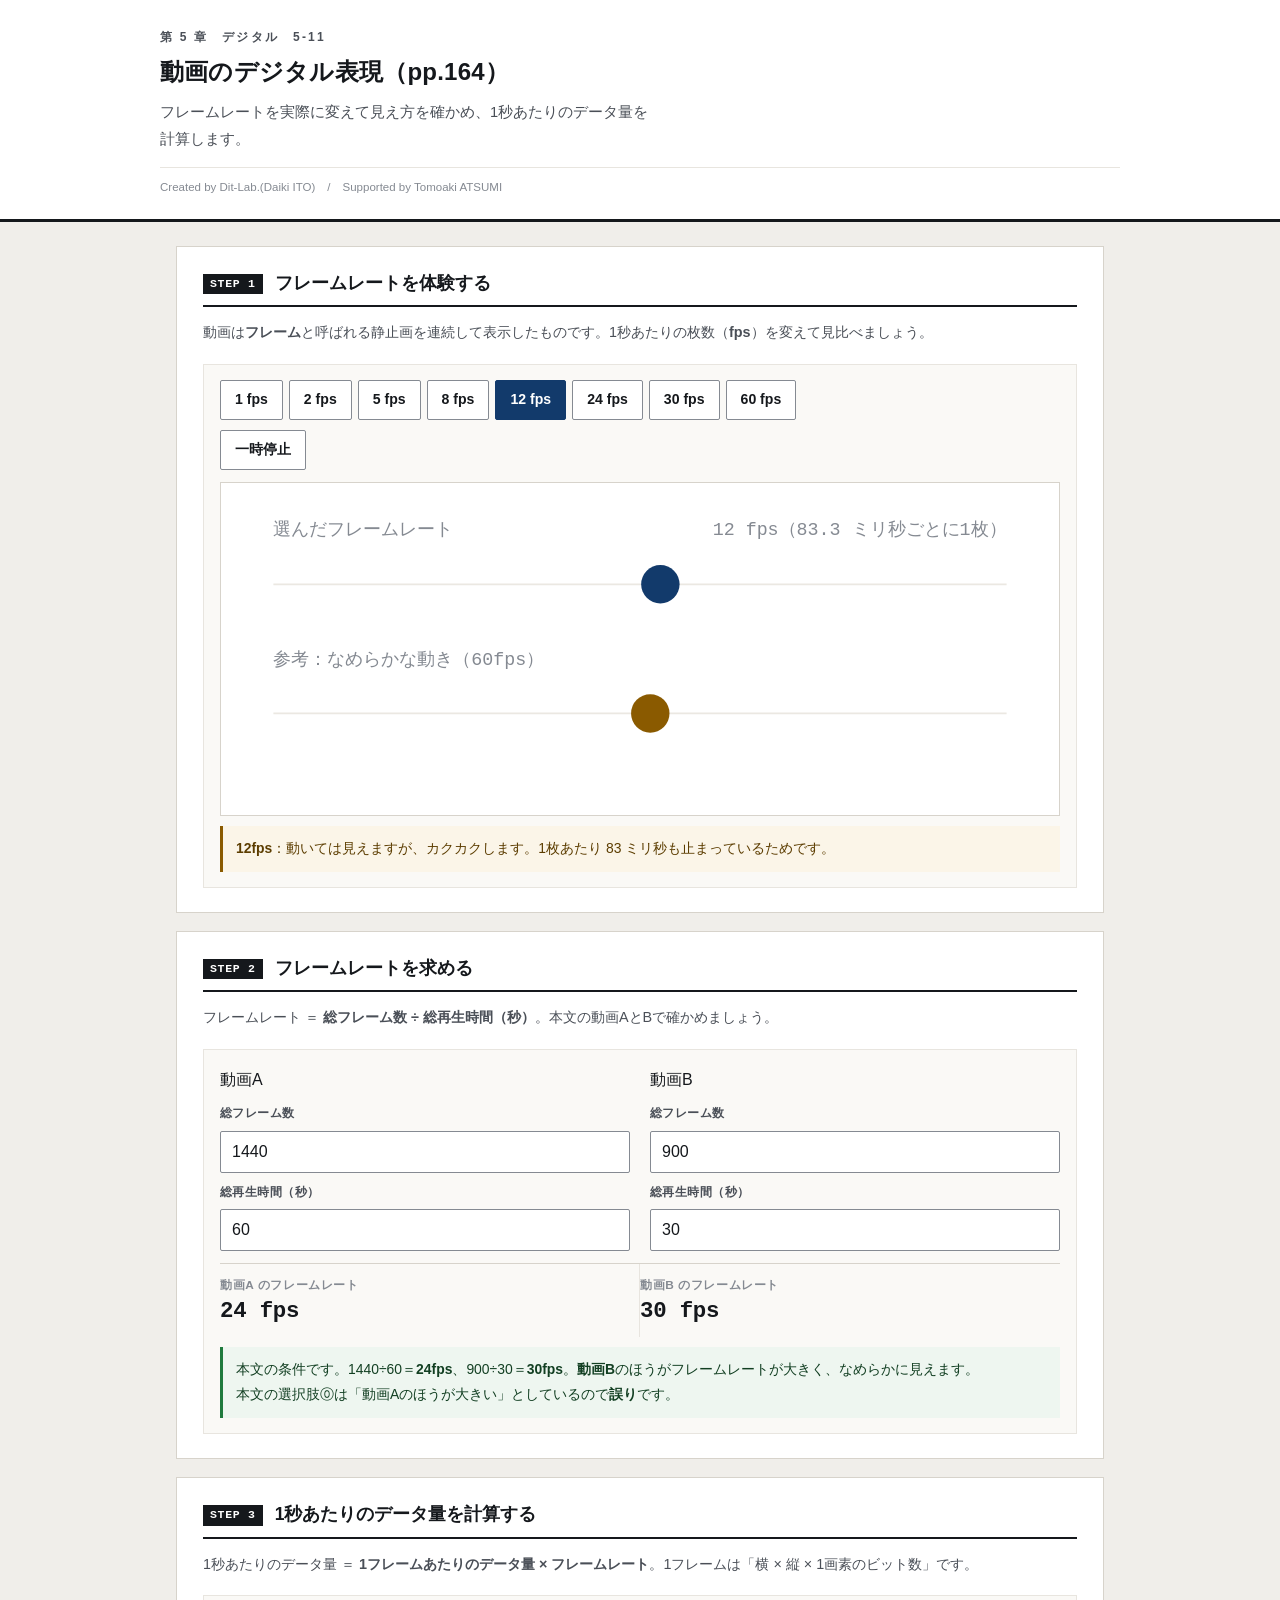
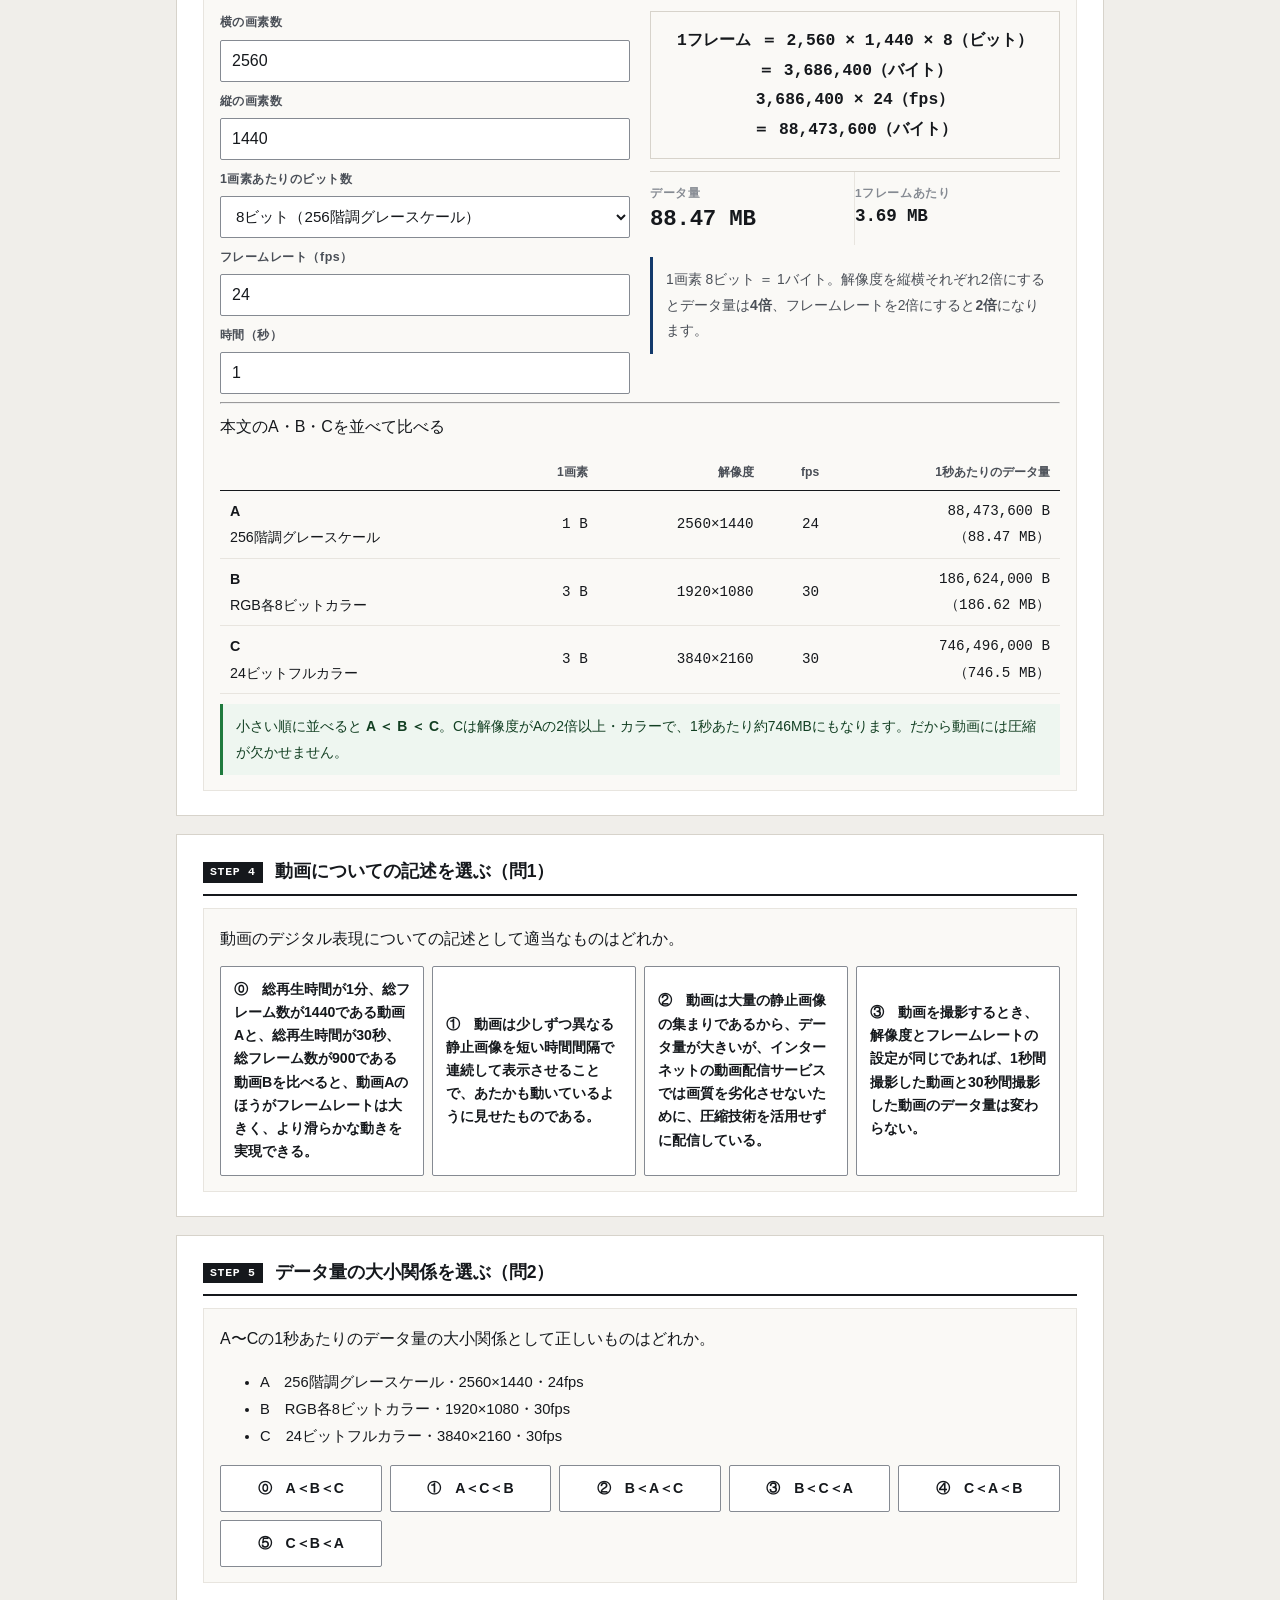
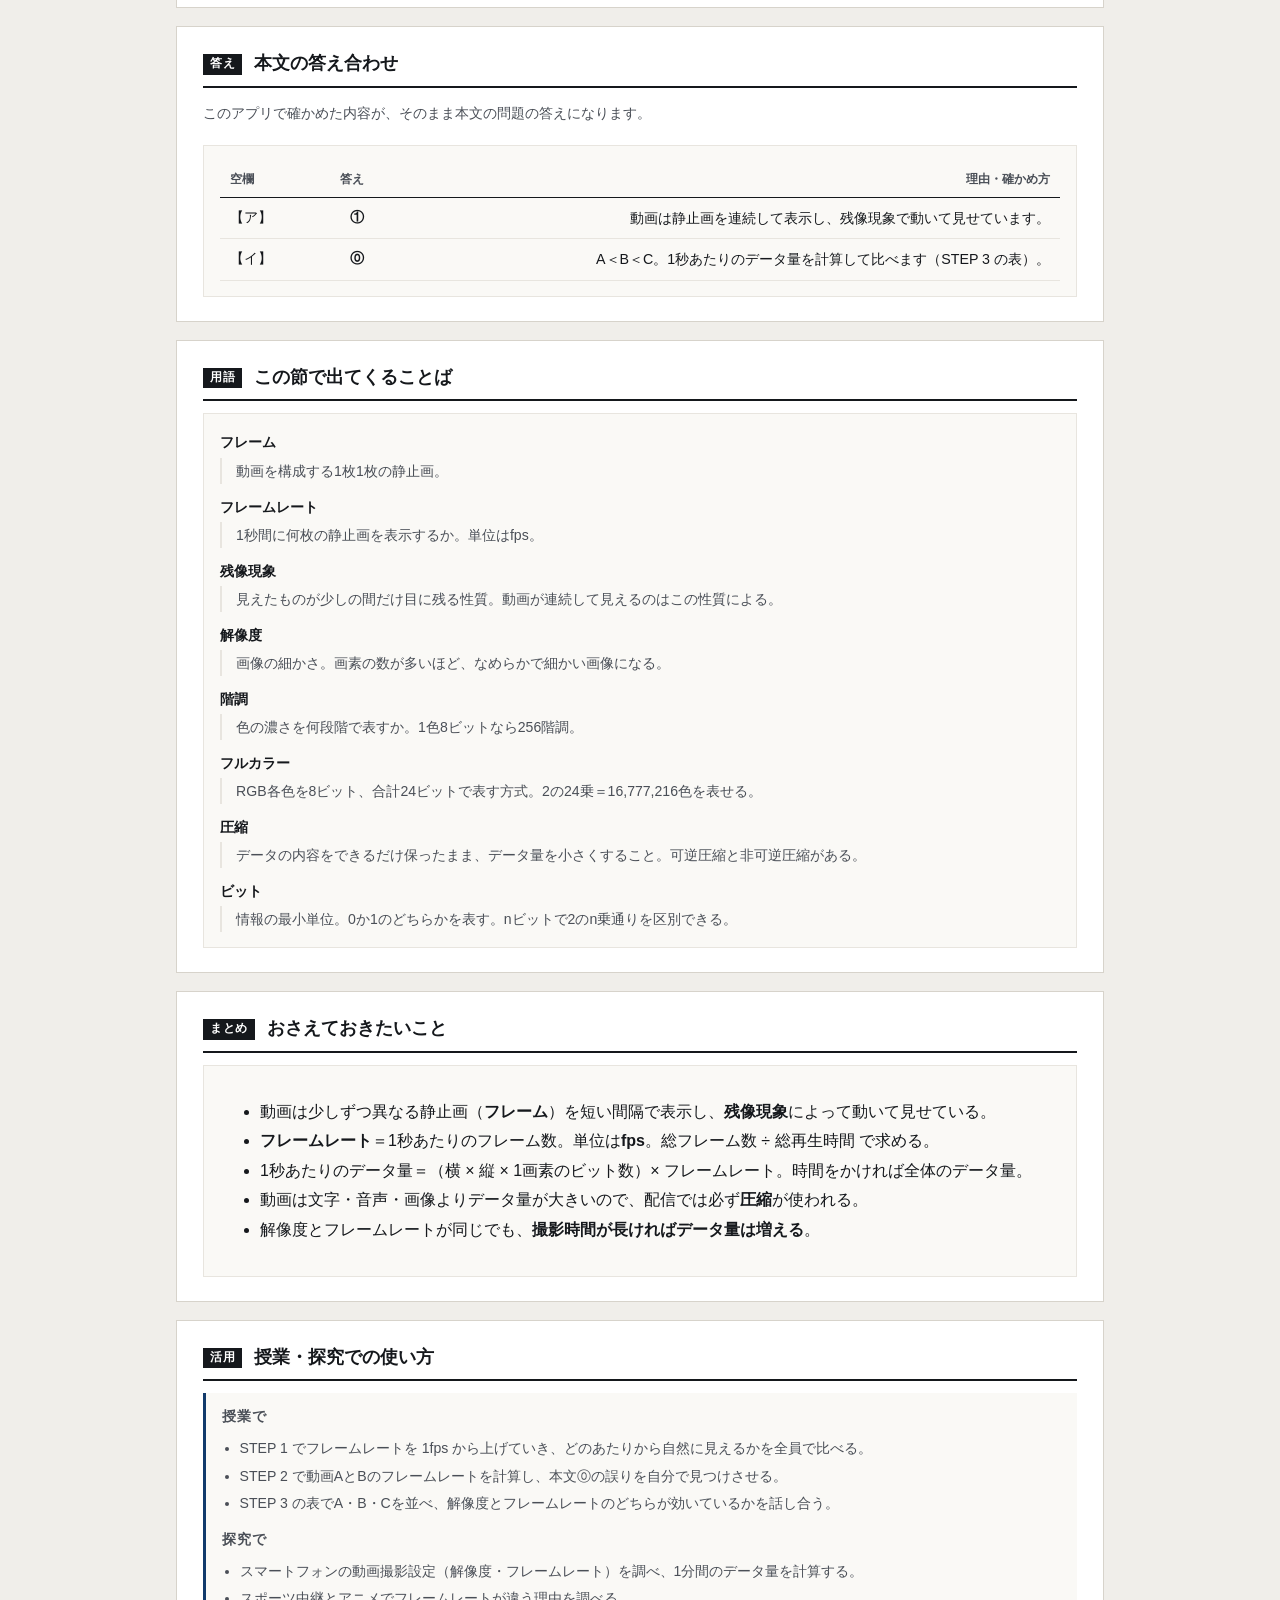
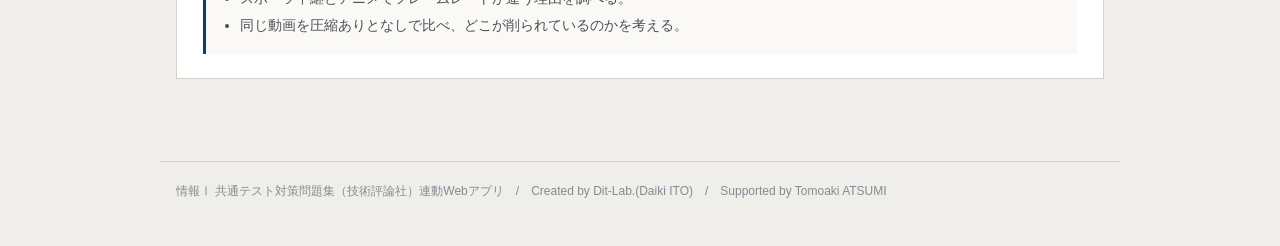
==== commit 400d1ad0: "feat: 本文の答え合わせカードを追加（空欄・答え・確かめ方）" ====
--- a/index.html
+++ b/index.html
@@ -114,6 +114,14 @@
     </div>
   </section>
 
+  <section class="step" id="ansBox">
+    <h2><span class="no">答え</span>本文の答え合わせ</h2>
+    <p class="desc">このアプリで確かめた内容が、そのまま本文の問題の答えになります。</p>
+    <div class="panel">
+      <div class="tbl-scroll"><table class="tbl"><thead><tr><th>空欄</th><th>答え</th><th>理由・確かめ方</th></tr></thead><tbody><tr><td class="mono">【ア】</td><td class="mono"><strong>①</strong></td><td>動画は静止画を連続して表示し、残像現象で動いて見せています。</td></tr><tr><td class="mono">【イ】</td><td class="mono"><strong>⓪</strong></td><td>A＜B＜C。1秒あたりのデータ量を計算して比べます（STEP 3 の表）。</td></tr></tbody></table></div>
+    </div>
+  </section>
+
   <section class="step" id="glossary">
     <h2><span class="no">用語</span>この節で出てくることば</h2>
     <div class="panel"><div id="glossBox"></div></div>
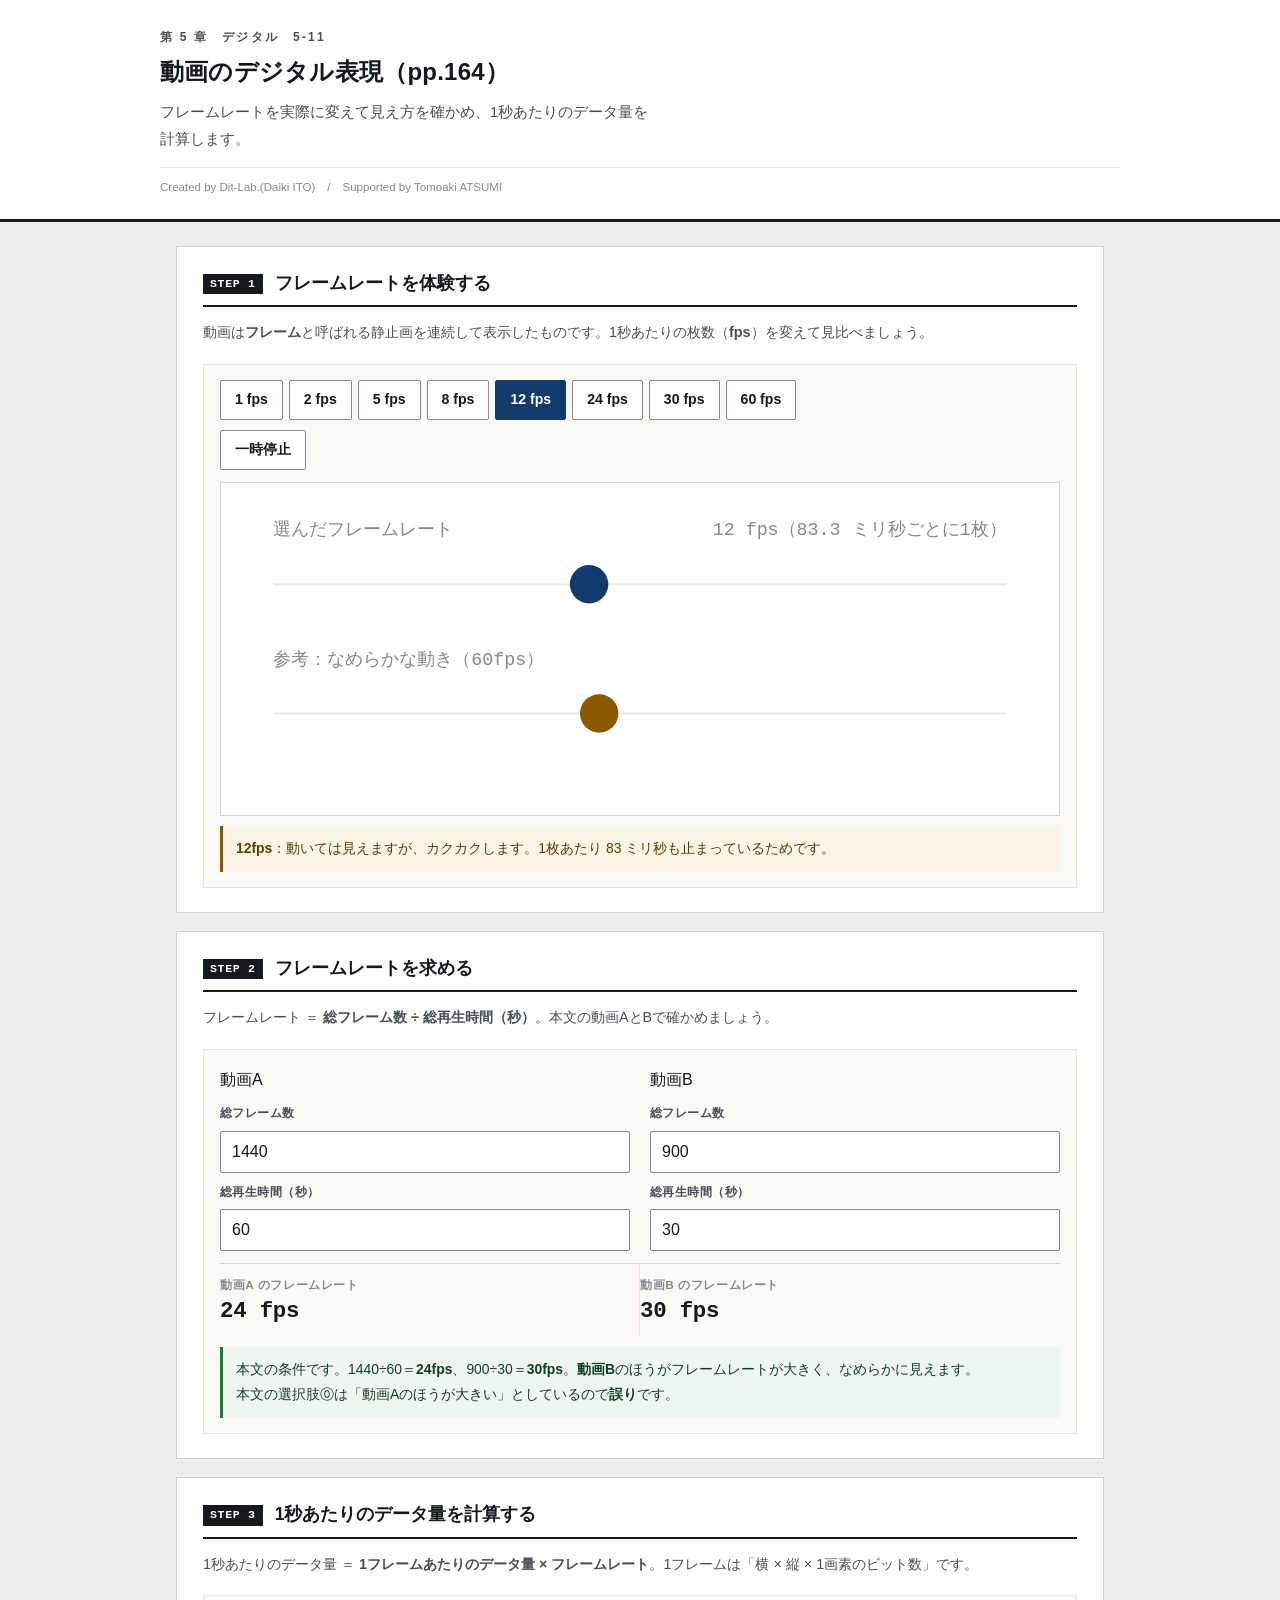
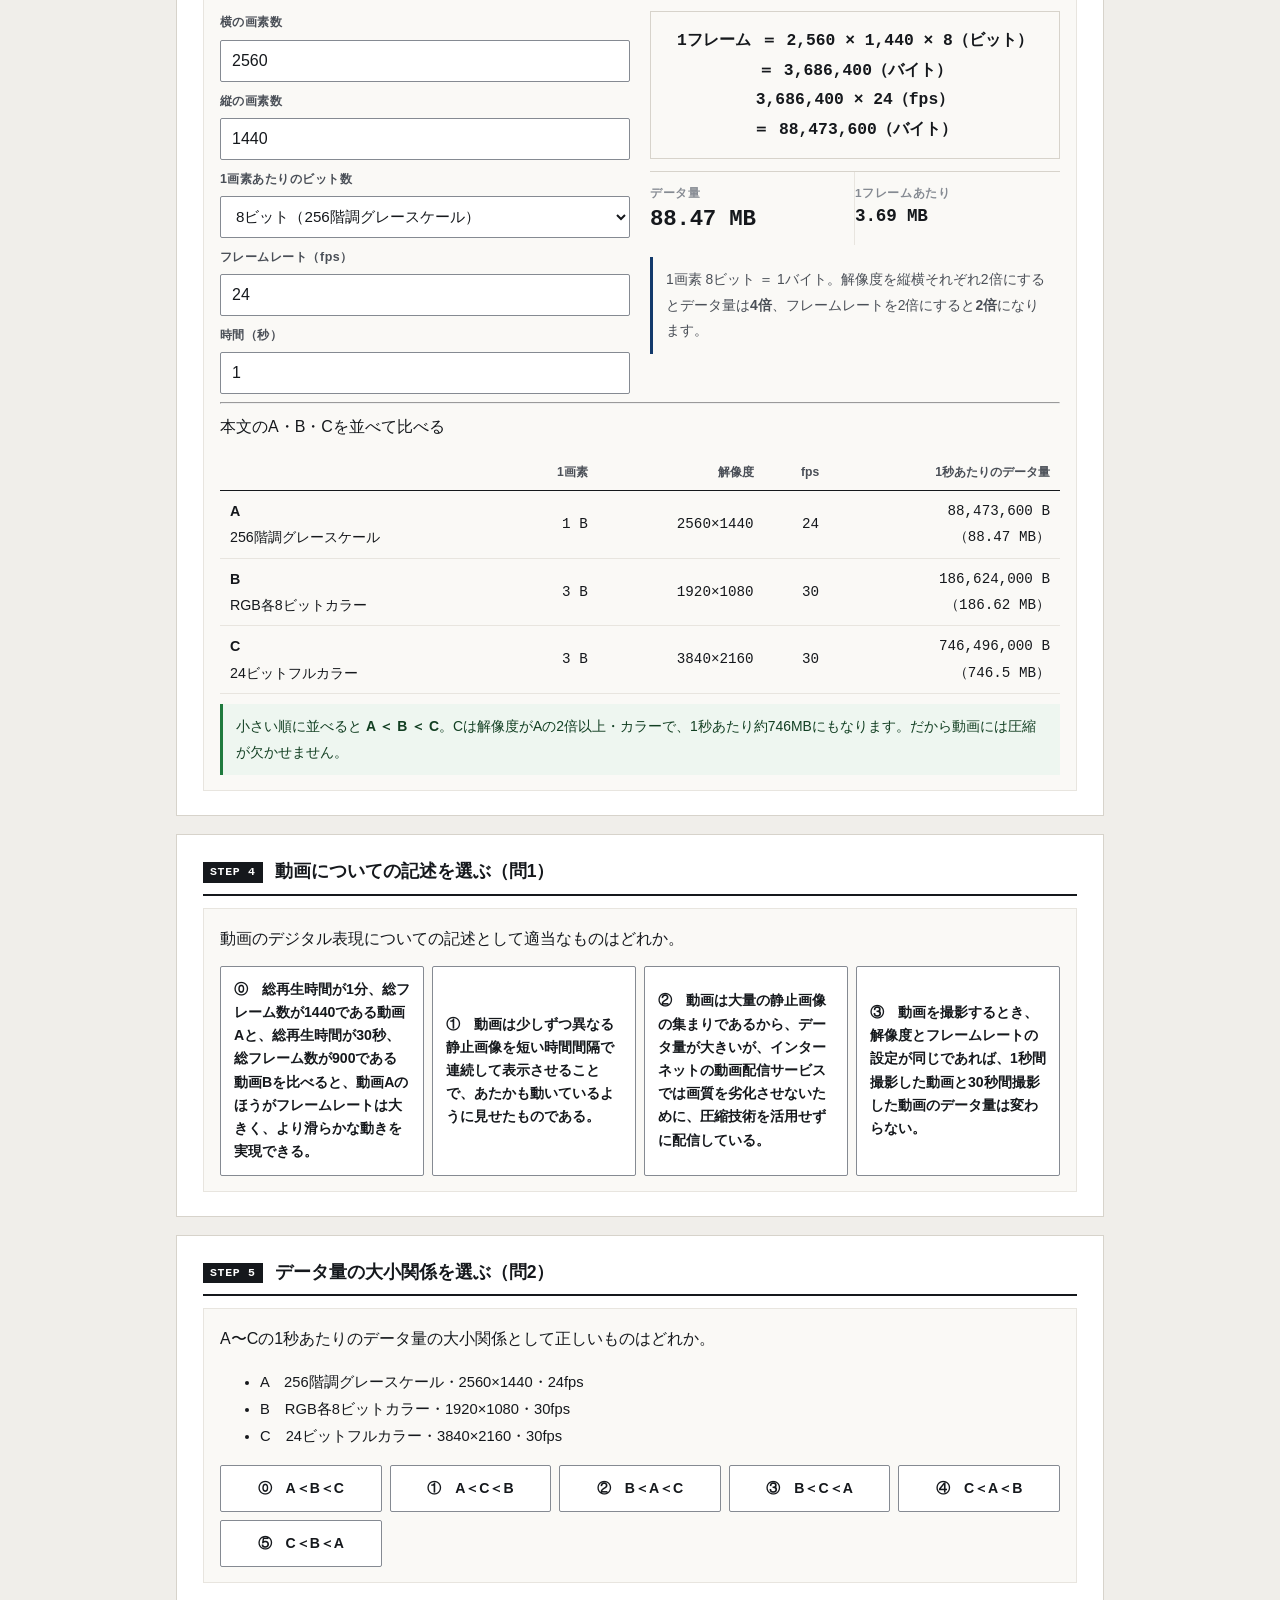
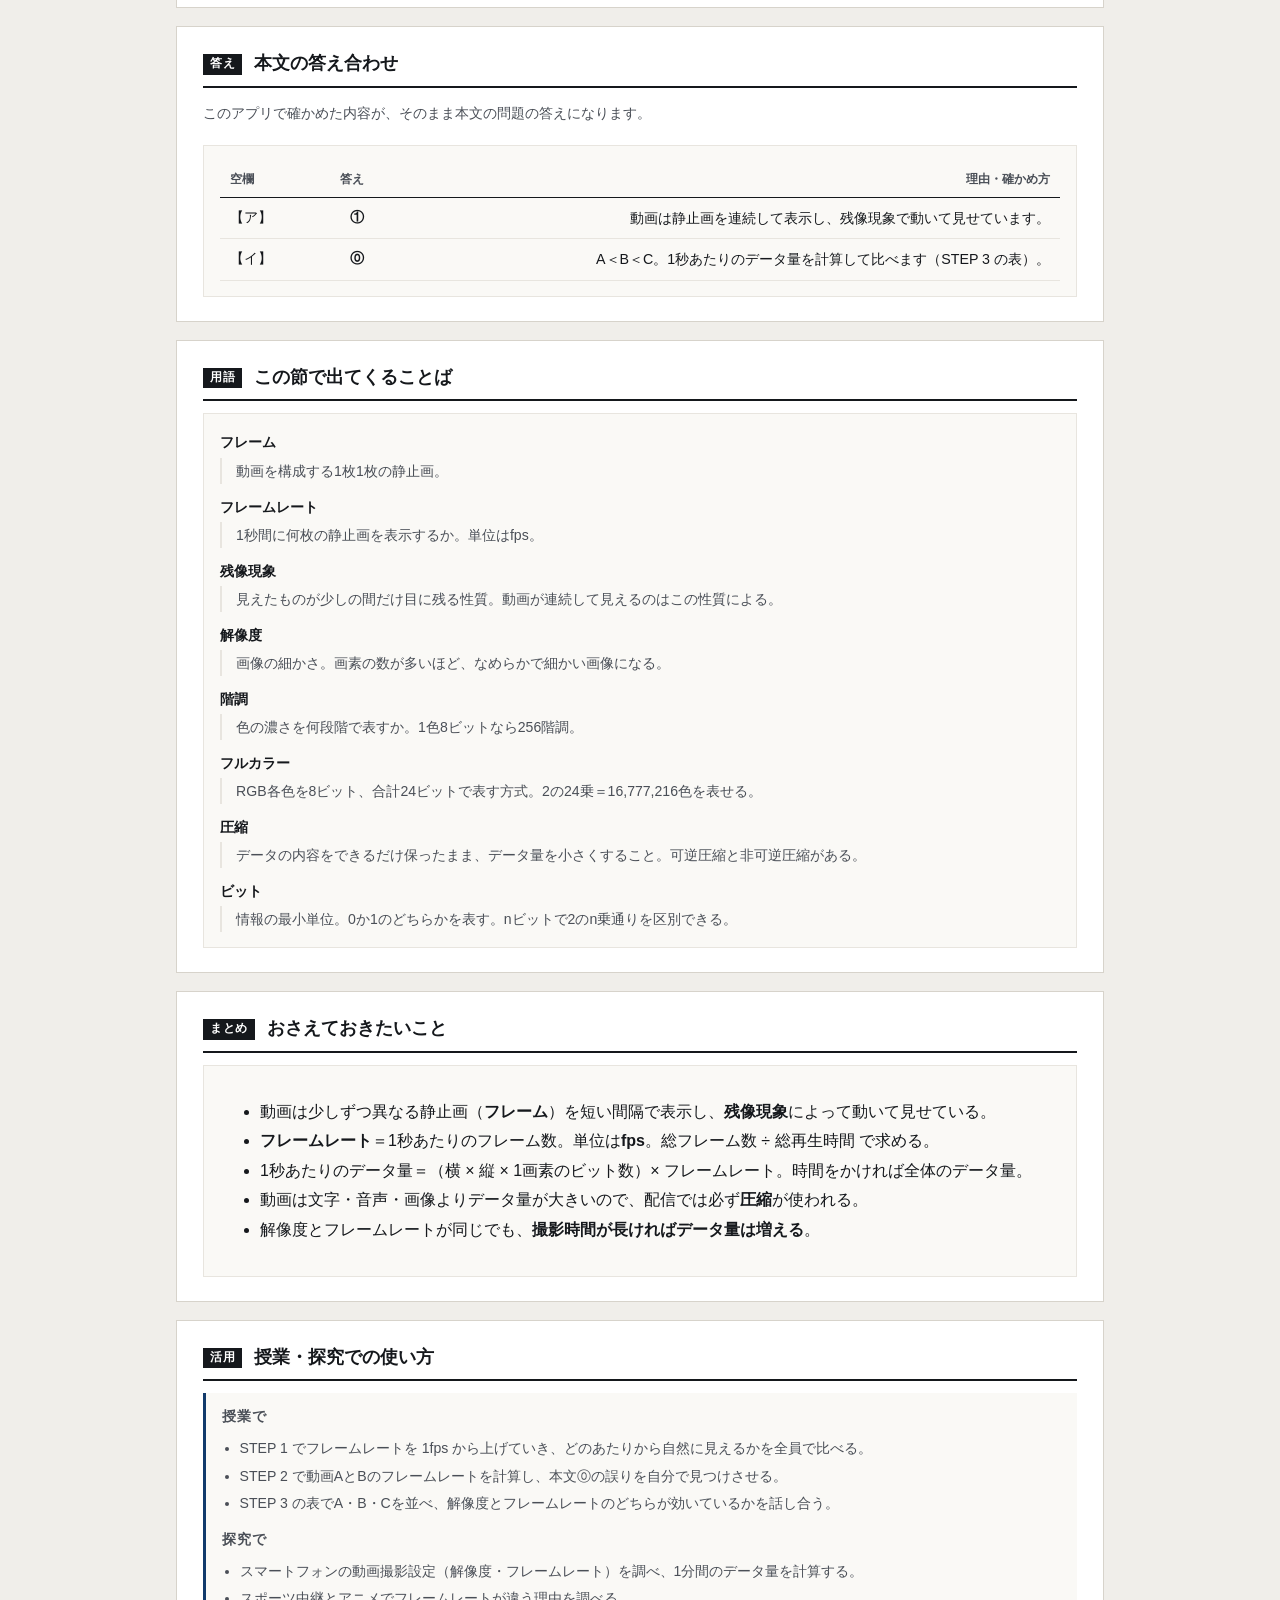
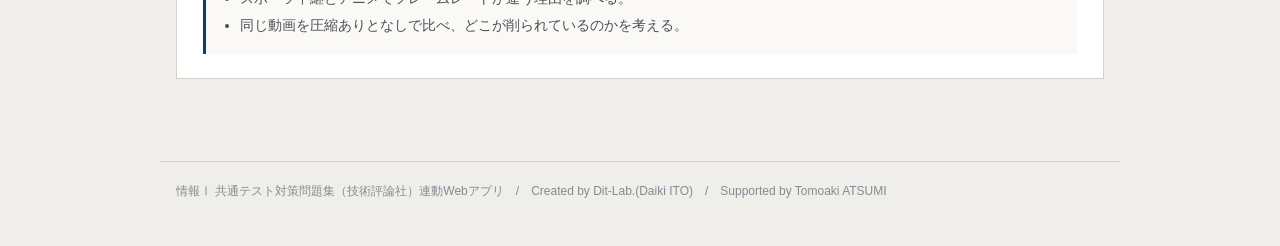
==== commit 1c862011: "chore: 不要ファイルを整理（ツールの作業ファイル・未使用JS・残骸画像） - .omc/ .serena/ __pycache__/ を削除し .gitignore に追加 - 各アプリが実際に" ====
--- a/index.html
+++ b/index.html
@@ -164,8 +164,6 @@
   情報Ⅰ 共通テスト対策問題集（技術評論社）連動Webアプリ　/　Created by Dit-Lab.(Daiki ITO)　/　Supported by Tomoaki ATSUMI
 </footer>
 
-<script src="js/tools.js?v=c07db610"></script>
-<script src="js/chart.js?v=fb6e3be1"></script>
 <script src="js/terms.js?v=bb400311"></script>
 <script src="js/app.js?v=63eed2c5"></script>
 </body>
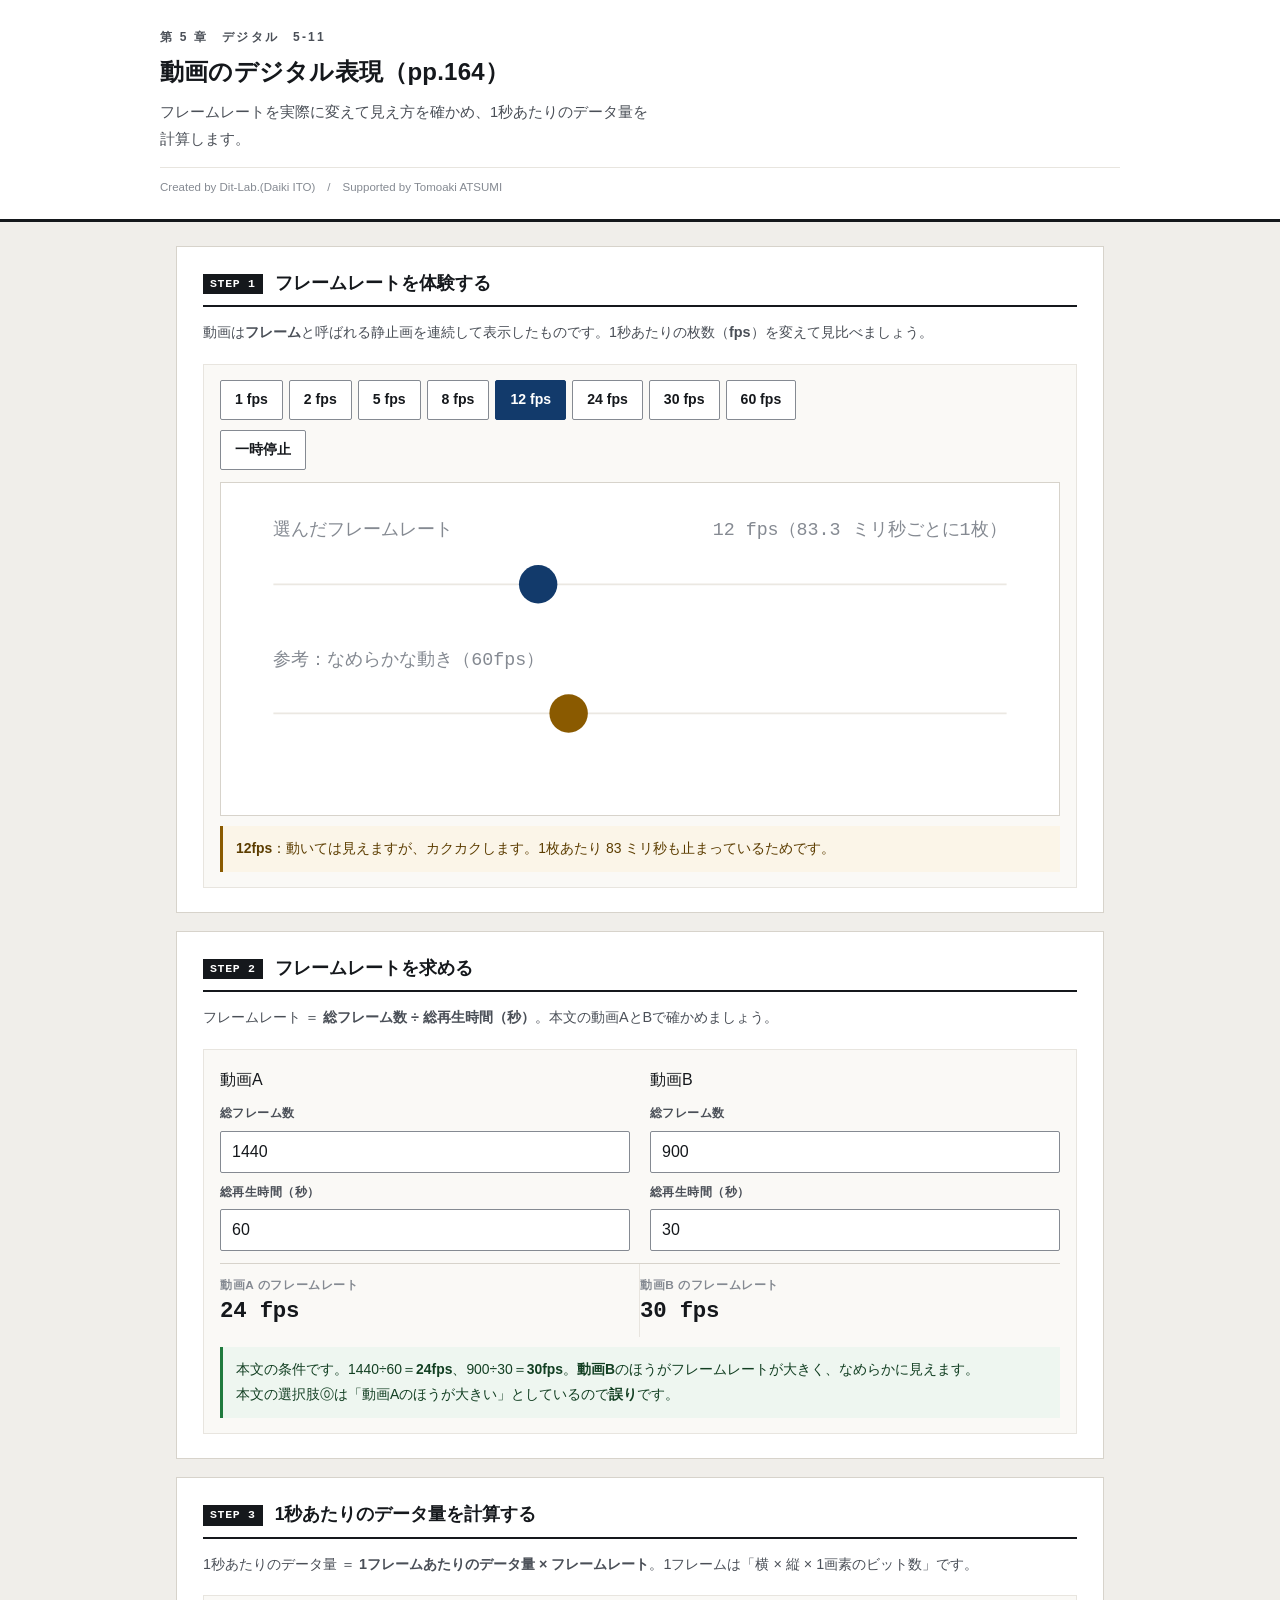
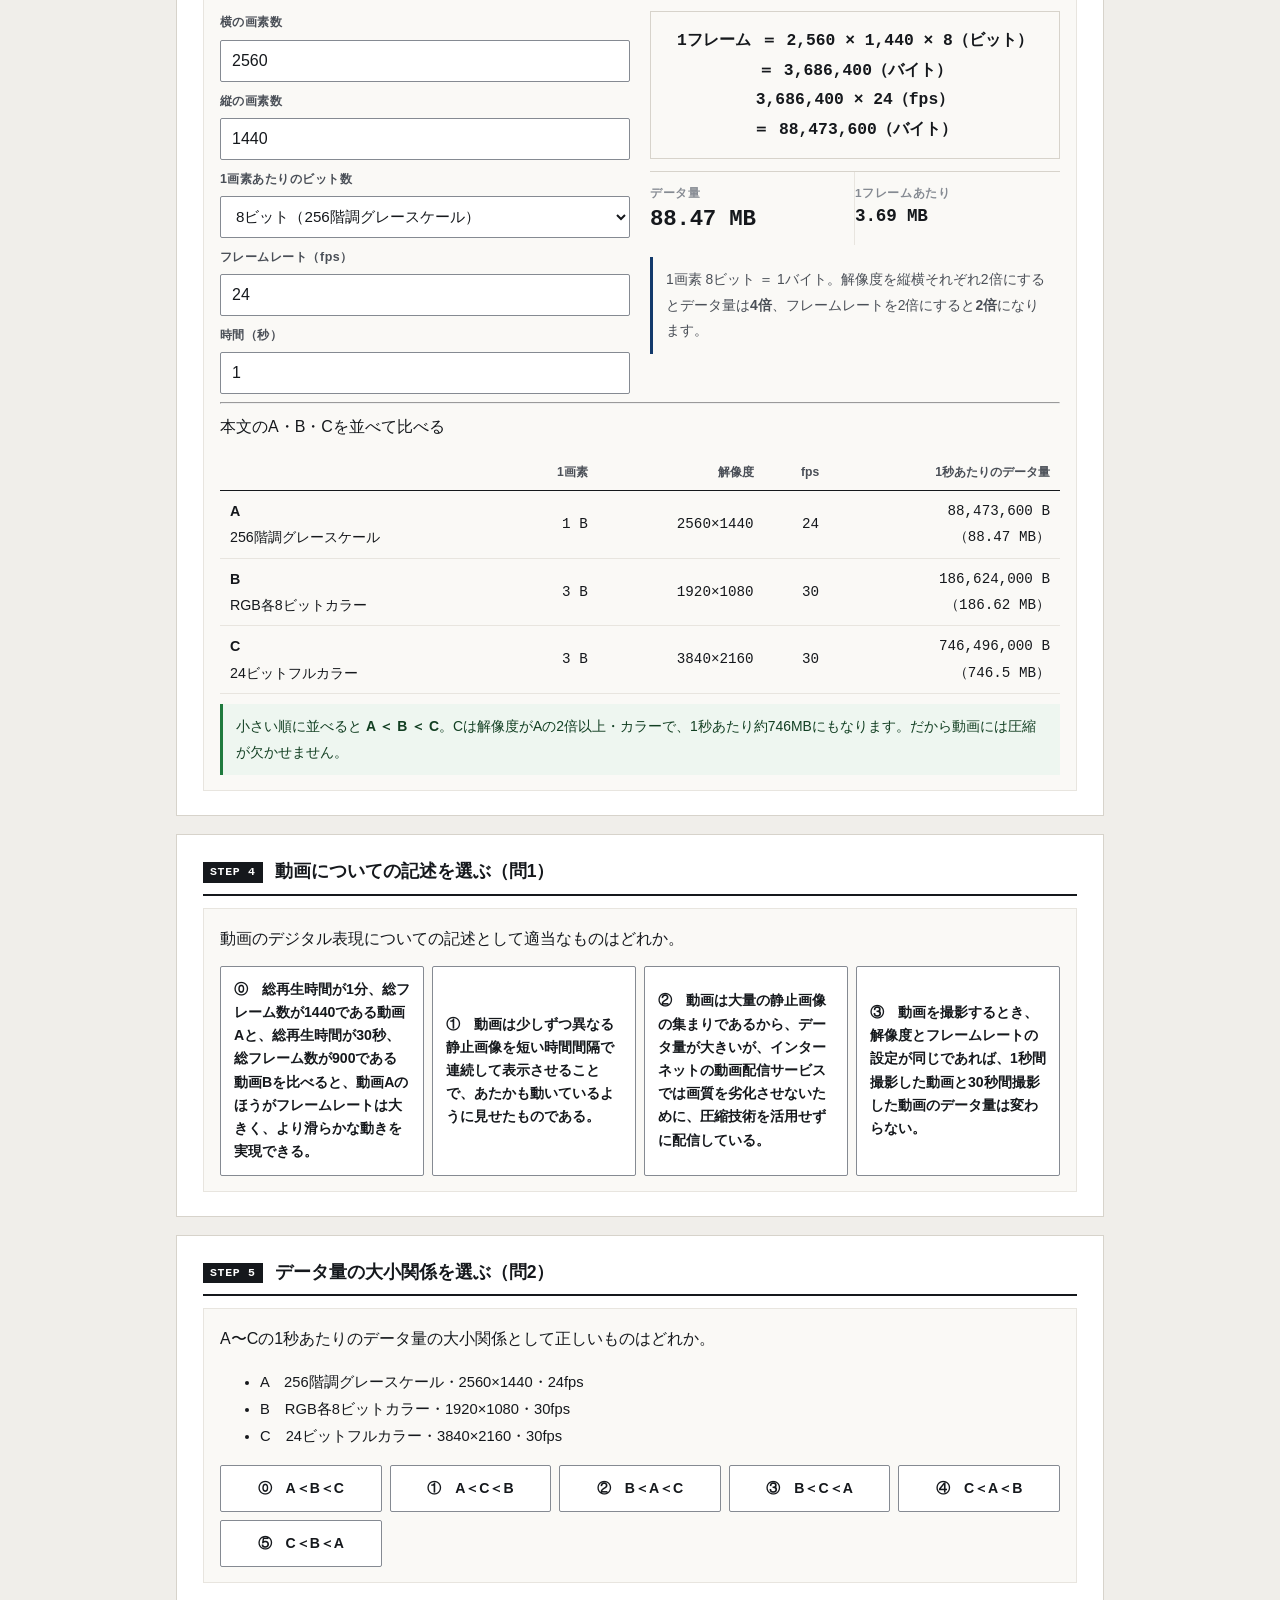
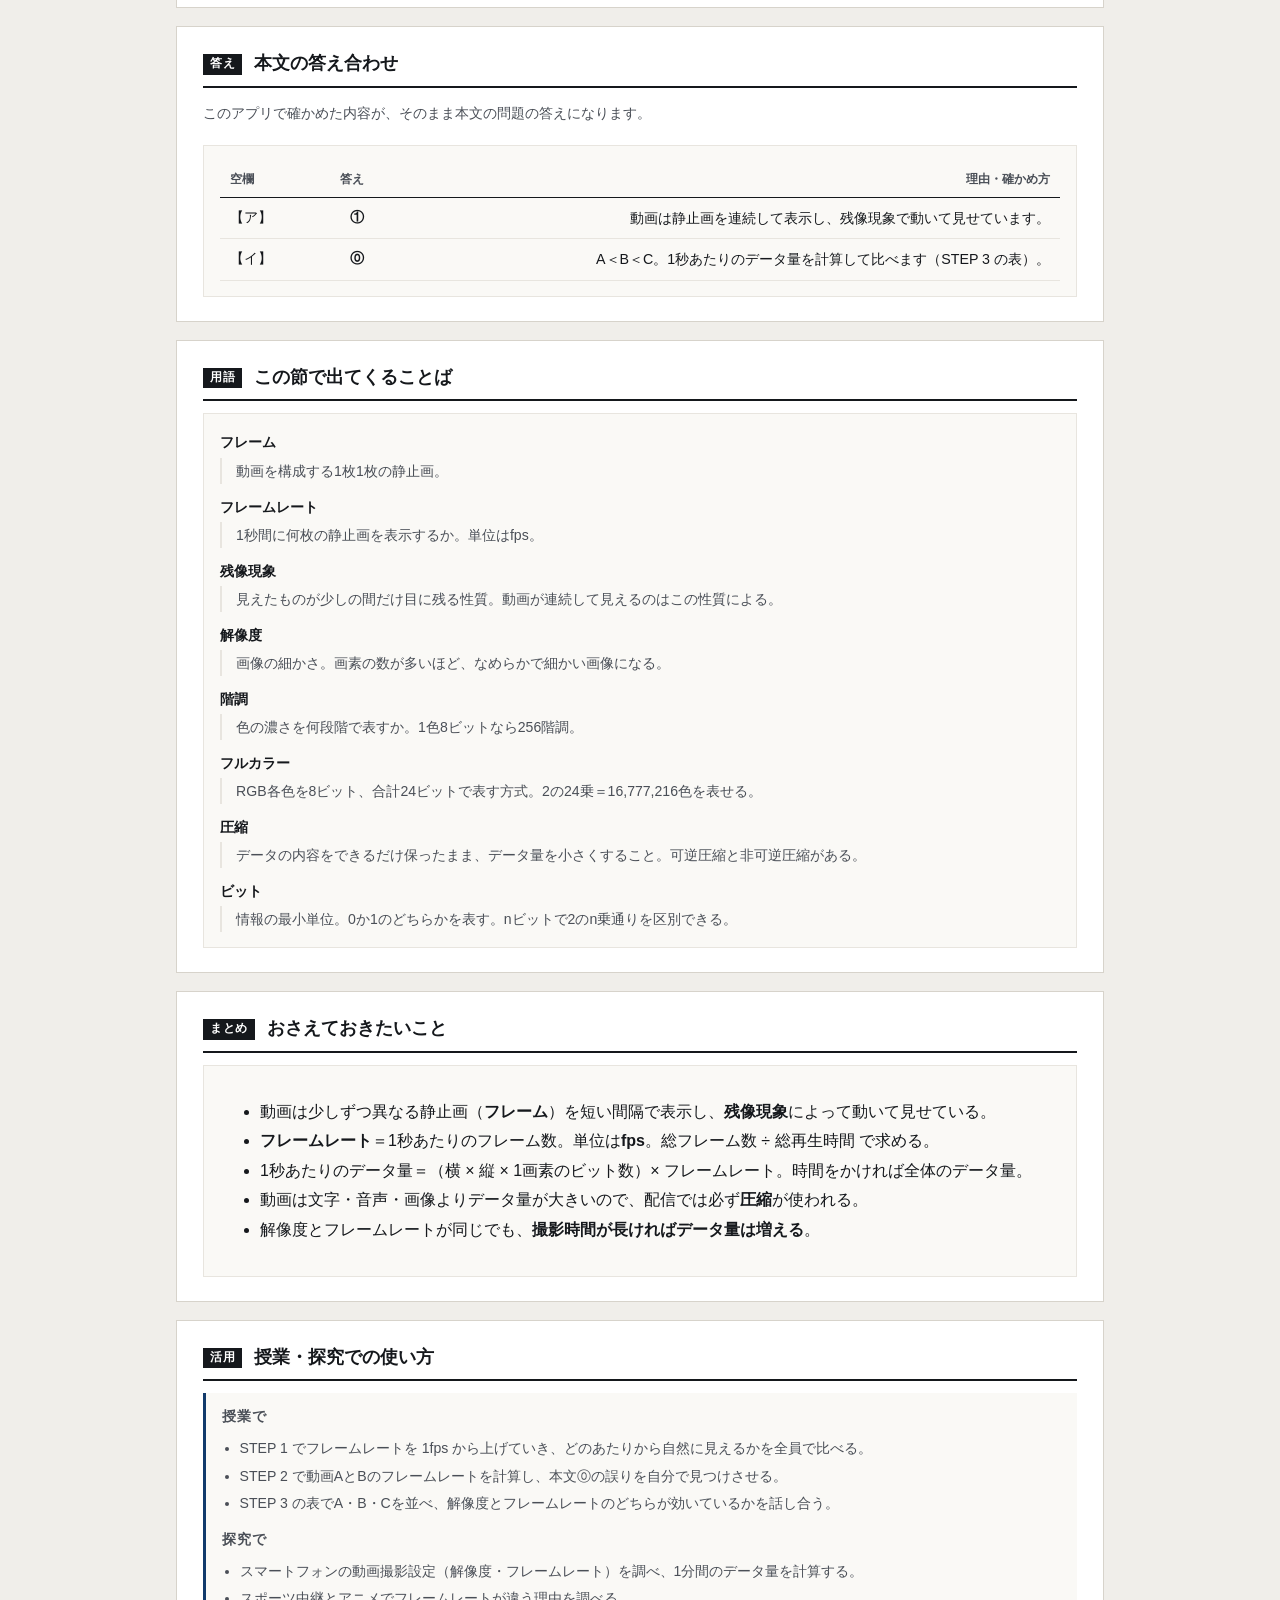
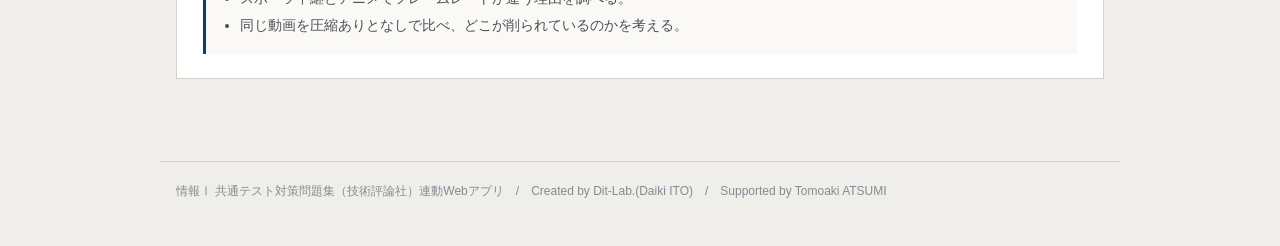
==== commit 553af4fb: "fix: 設問見出しのレイアウト不具合を修正（.qhead→.pq）" ====
--- a/index.html
+++ b/index.html
@@ -6,7 +6,7 @@
 <title>動画のデジタル表現｜情報Ⅰ共通テスト対策問題集</title>
 <meta name="description" content="フレームレートを実際に変えて見え方を確かめ、1秒あたりのデータ量を計算します。">
 <link rel="icon" href="data:image/svg+xml,%3Csvg xmlns=%22http://www.w3.org/2000/svg%22 viewBox=%220 0 32 32%22%3E%3Crect width=%2232%22 height=%2232%22 fill=%22%2315181c%22/%3E%3Ctext x=%2216%22 y=%2222%22 font-size=%2218%22 font-family=%22monospace%22 fill=%22%23fff%22 text-anchor=%22middle%22%3E01%3C/text%3E%3C/svg%3E">
-<link rel="stylesheet" href="css/style.css?v=239696b1">
+<link rel="stylesheet" href="css/style.css?v=ea93572e">
 <link rel="stylesheet" href="css/app.css?v=98a58517">
 </head>
 <body>
--- a/css/style.css
+++ b/css/style.css
@@ -68,6 +68,7 @@
 .grid{display:grid; gap:20px}
 .grid > *{min-width:0}          /* 子の中身で列が広がるのを防ぐ */
 @media(min-width:800px){ .grid.c2{grid-template-columns:1fr 1fr} }
+@media(min-width:800px){ .grid.c21{grid-template-columns:1.45fr 1fr} }
 
 .panel{border:1px solid var(--rule-2); background:var(--paper-2); padding:15px 16px; min-width:0}
 .panel > h3{
@@ -225,7 +226,7 @@
   .dg-c, .dg-h{ min-width:110px }
 }
 @media (max-width:820px){
-  .grid.c2{grid-template-columns:1fr}
+  .grid.c2,.grid.c21{grid-template-columns:1fr}
   .dg-scroll{max-height:340px}
   .filebox{flex-direction:column; align-items:stretch}
   .filebox .sel{max-width:100%}
@@ -267,3 +268,13 @@
   cursor:pointer; font-size:.88rem; max-width:100%; text-align:left; font-family:inherit; color:var(--ink)}
 .cards .c:hover{background:var(--warn-bg)}
 .cards .c.used{opacity:.35; pointer-events:none}
+
+/* --- 予想してから実行 --- */
+.pmark{display:inline-block; background:var(--accent); color:#fff; font-size:.7rem; font-weight:700;
+  letter-spacing:.08em; padding:2px 7px; border-radius:2px; margin-right:8px; vertical-align:2px}
+input.pin{font-size:1.05rem; padding:7px 10px; border:1px solid var(--rule); border-radius:3px;
+  width:9em; max-width:100%; background:#fff}
+.btn-row .unit{color:var(--muted); font-size:.9rem}
+.choice4 .btn.on{border-color:var(--accent); box-shadow:inset 0 0 0 1px var(--accent); font-weight:700}
+/* 設問文の見出し（flex ではなく通常の段落。.qhead は左右振り分け用なので用途が別） */
+.pq{margin:0 0 10px; font-weight:700; line-height:1.85}
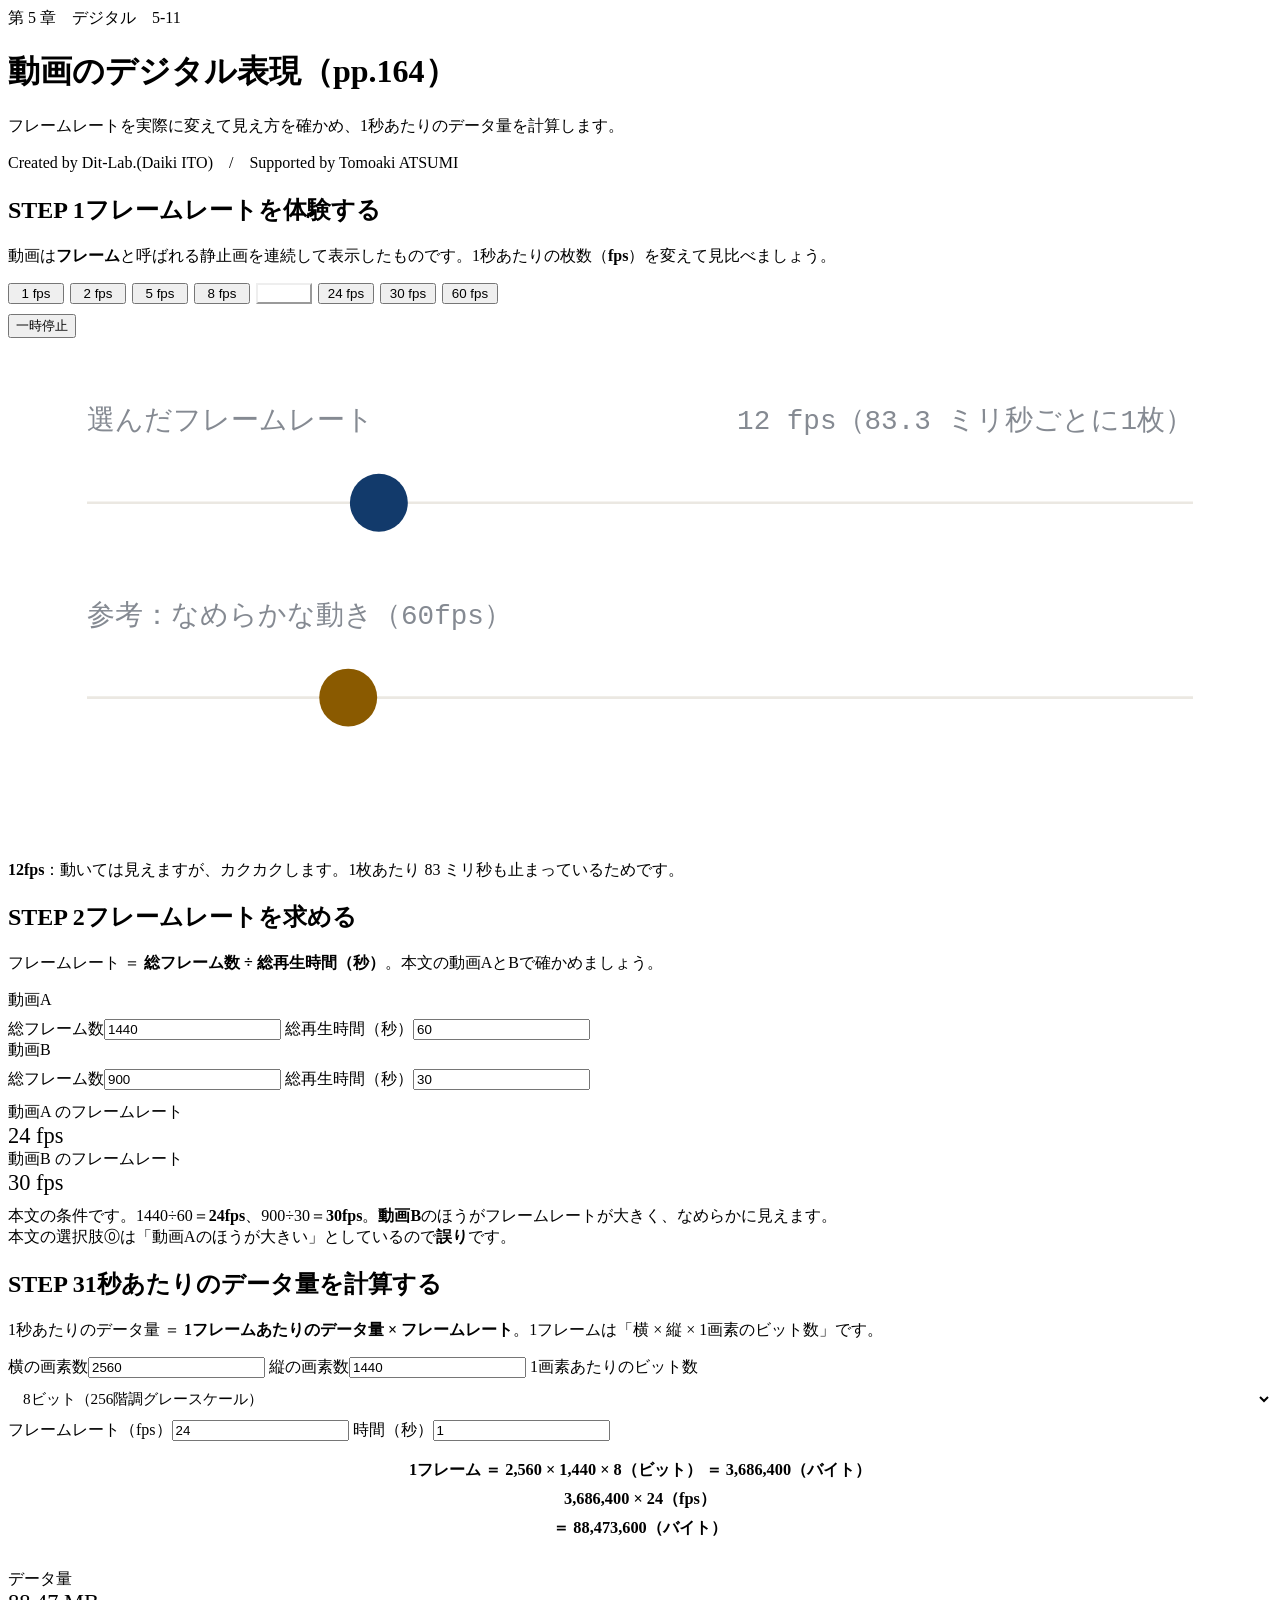
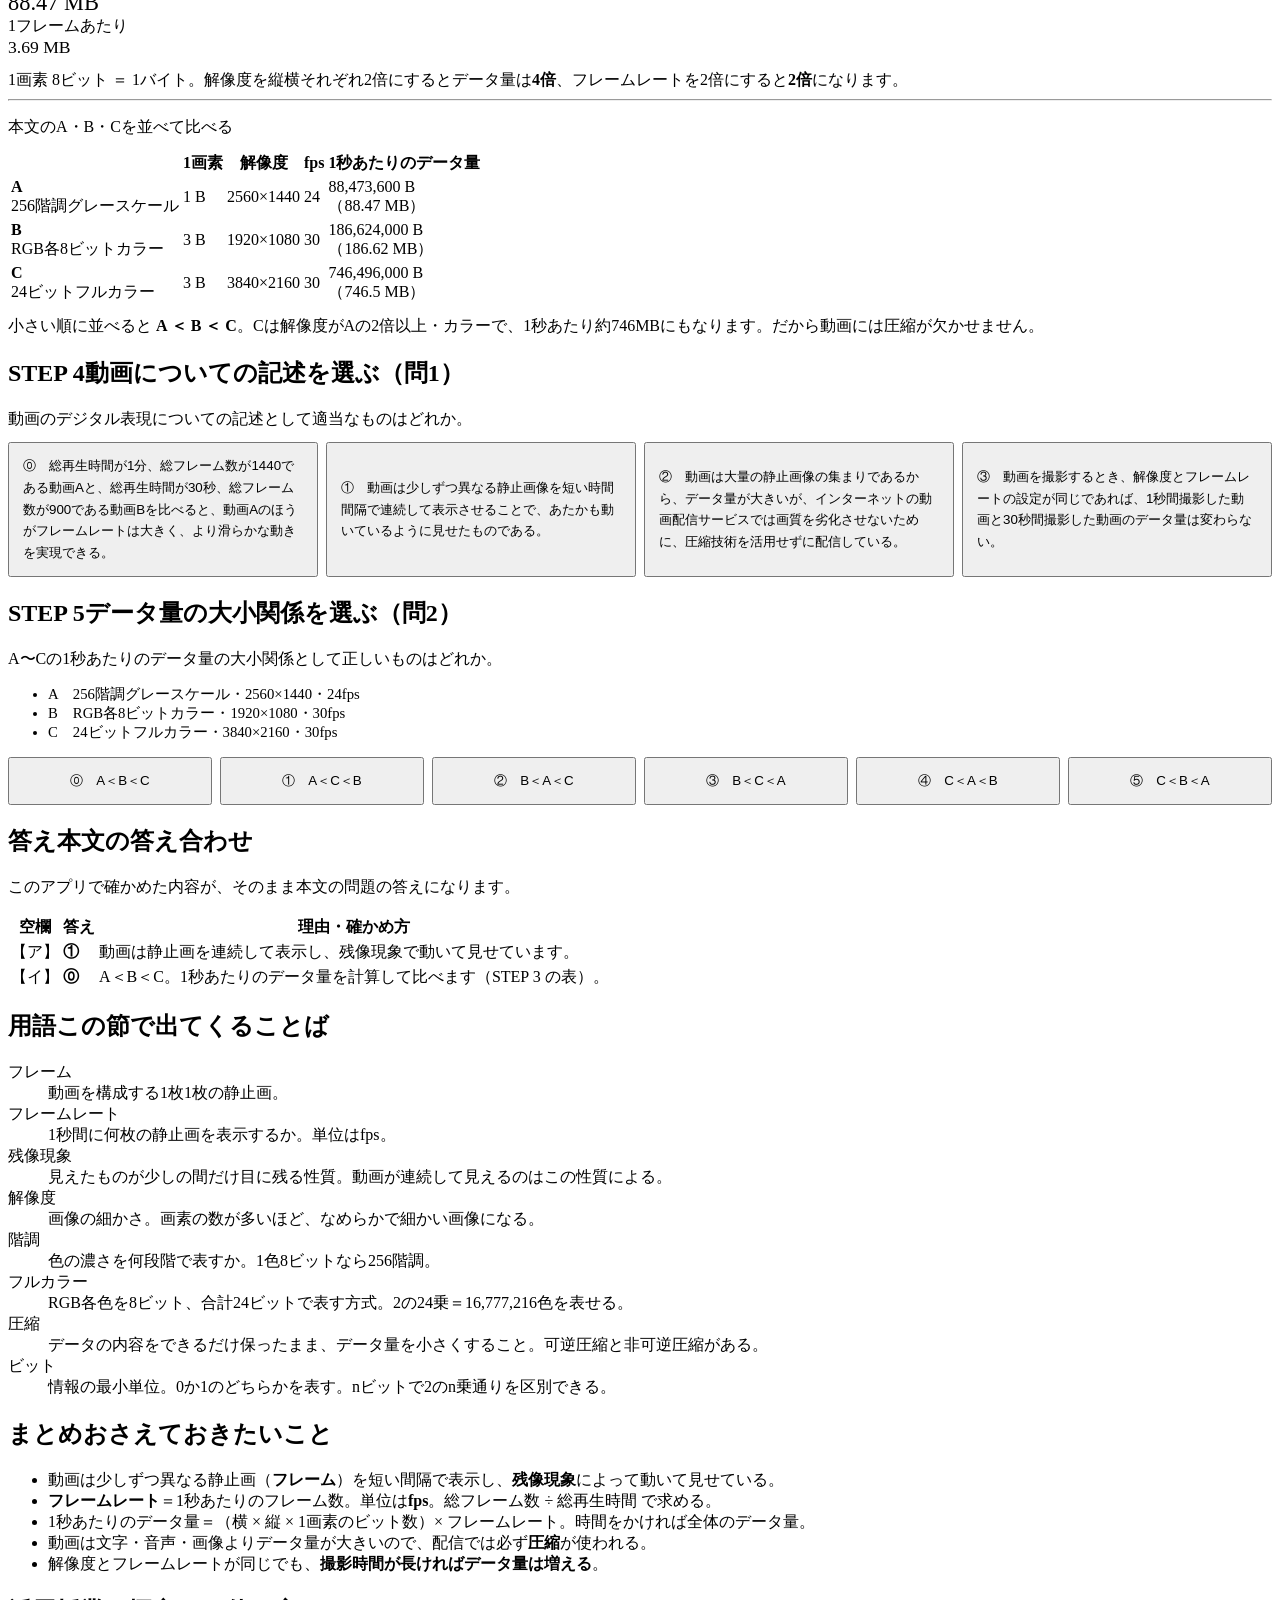
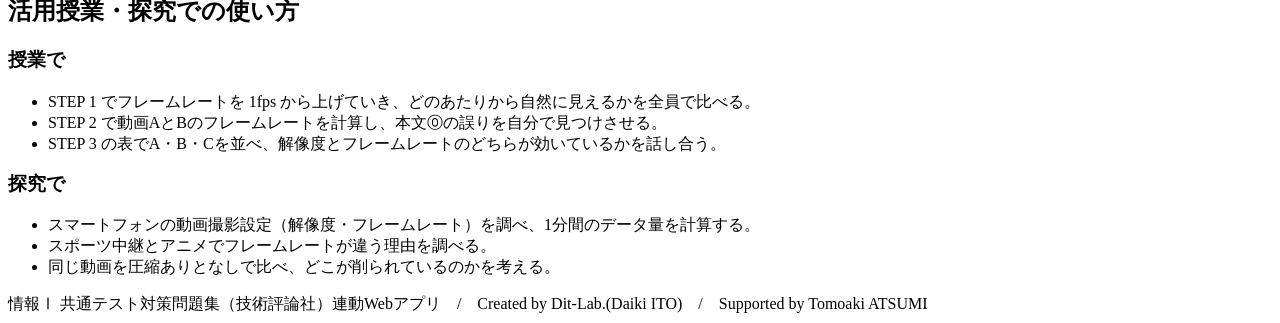
==== commit 955e207b: "fix: 解説文が折り返さず画面からはみ出す場合がある不具合を修正" ====
--- a/index.html
+++ b/index.html
@@ -6,7 +6,7 @@
 <title>動画のデジタル表現｜情報Ⅰ共通テスト対策問題集</title>
 <meta name="description" content="フレームレートを実際に変えて見え方を確かめ、1秒あたりのデータ量を計算します。">
 <link rel="icon" href="data:image/svg+xml,%3Csvg xmlns=%22http://www.w3.org/2000/svg%22 viewBox=%220 0 32 32%22%3E%3Crect width=%2232%22 height=%2232%22 fill=%22%2315181c%22/%3E%3Ctext x=%2216%22 y=%2222%22 font-size=%2218%22 font-family=%22monospace%22 fill=%22%23fff%22 text-anchor=%22middle%22%3E01%3C/text%3E%3C/svg%3E">
-<link rel="stylesheet" href="css/style.css?v=ea93572e">
+<link rel="stylesheet" href="css/style.css?v=1b60c856">
 <link rel="stylesheet" href="css/app.css?v=98a58517">
 </head>
 <body>
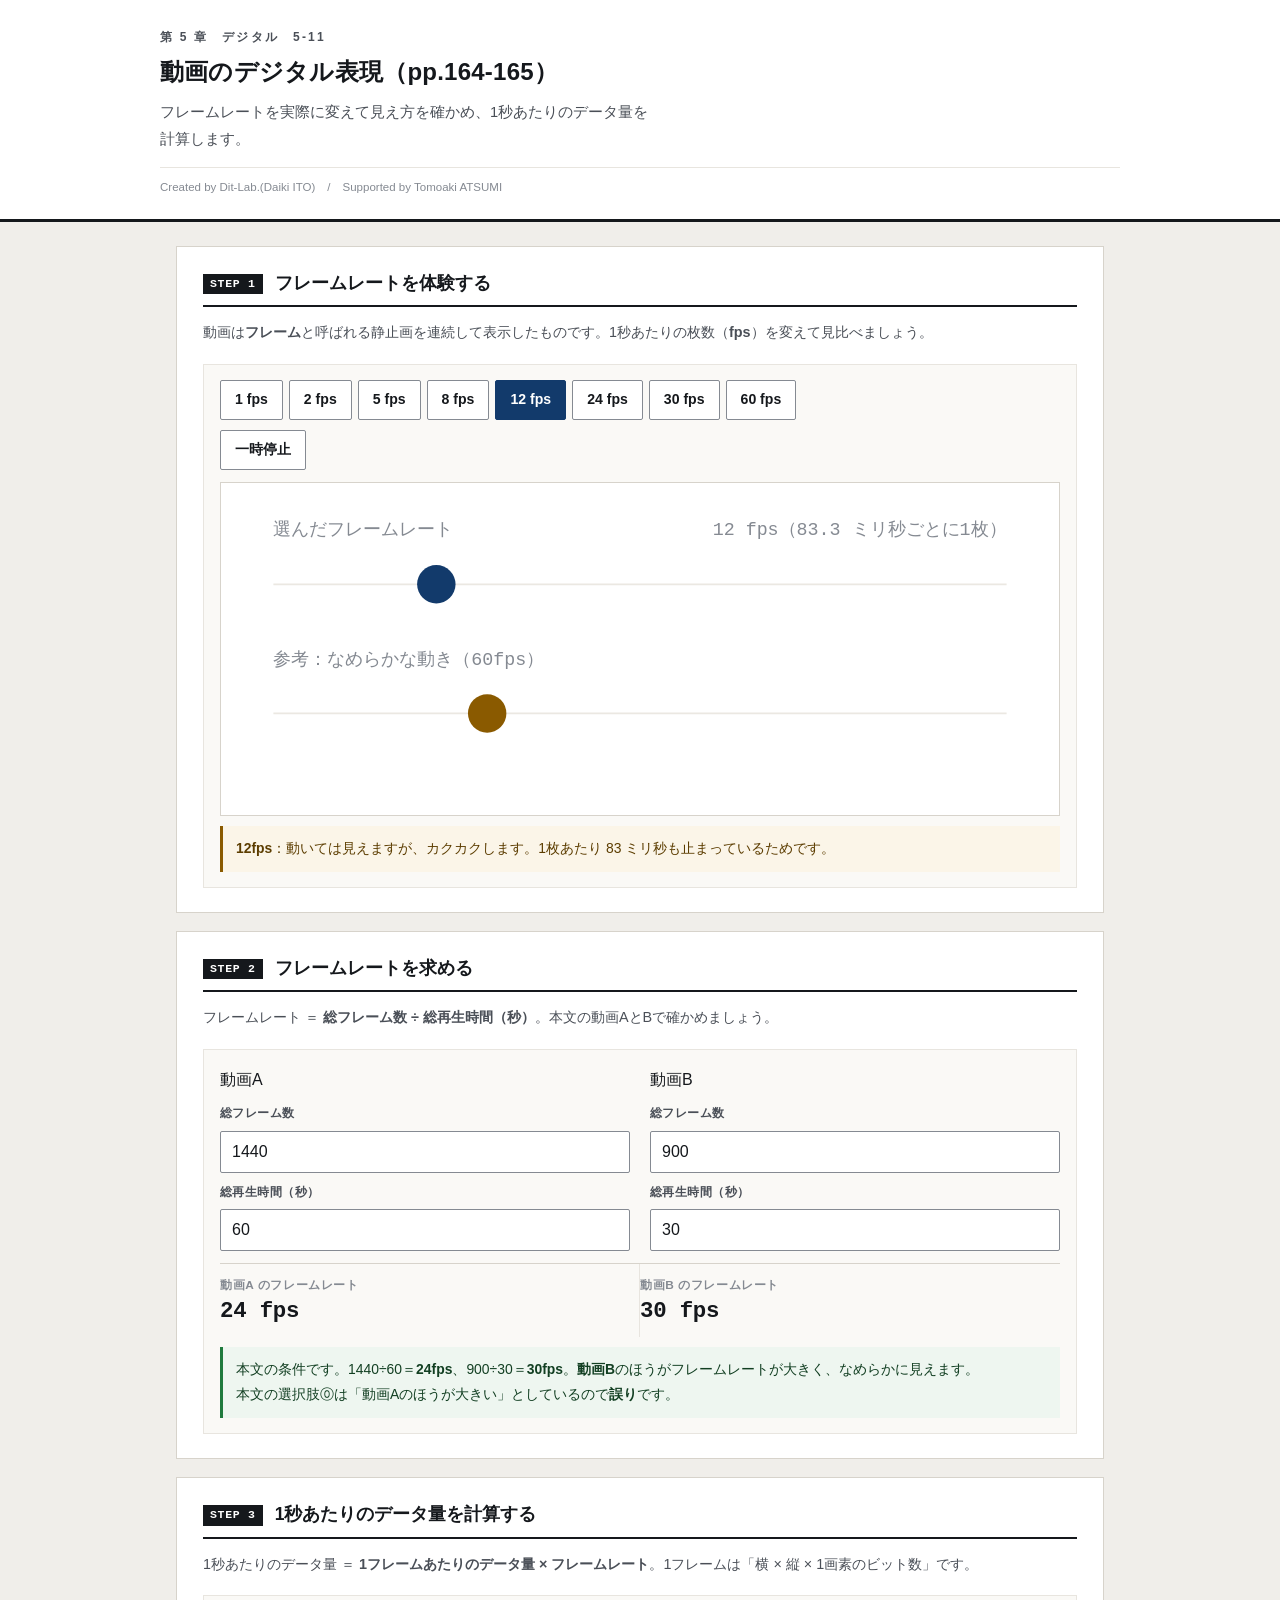
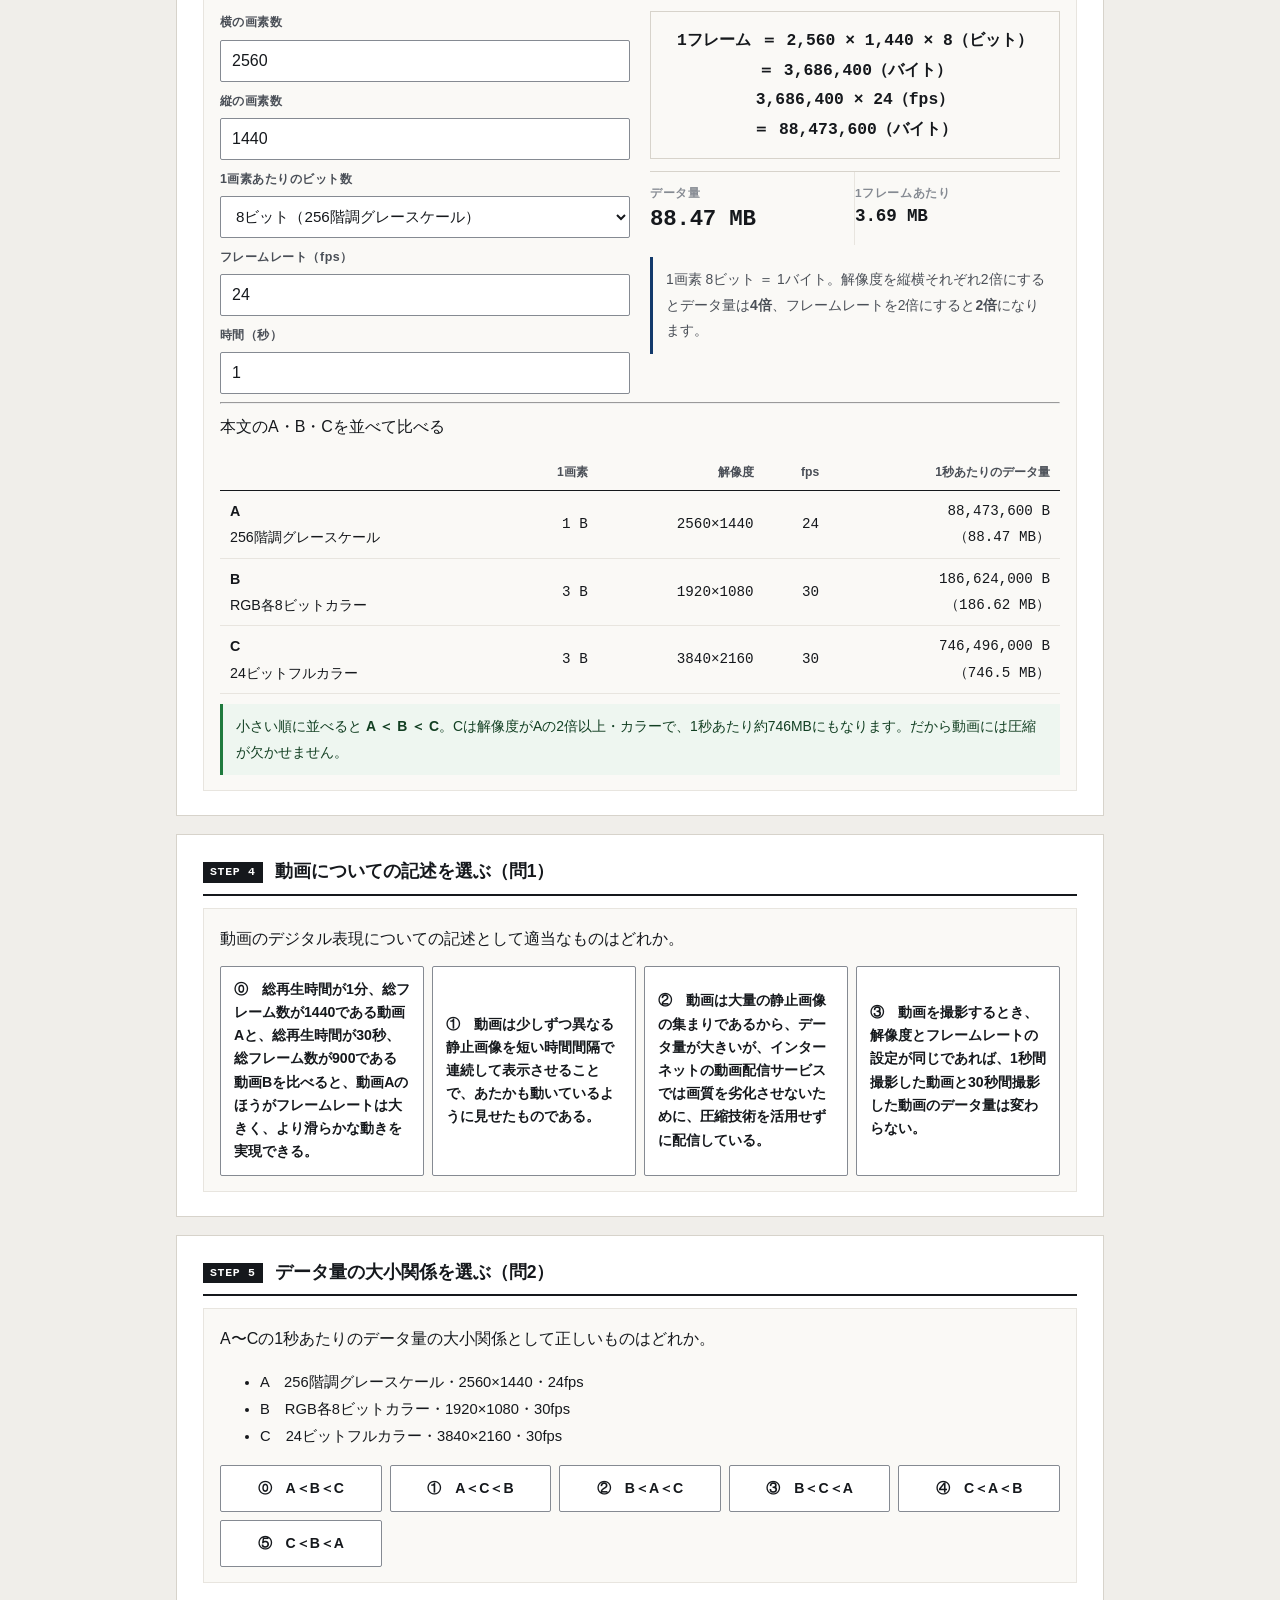
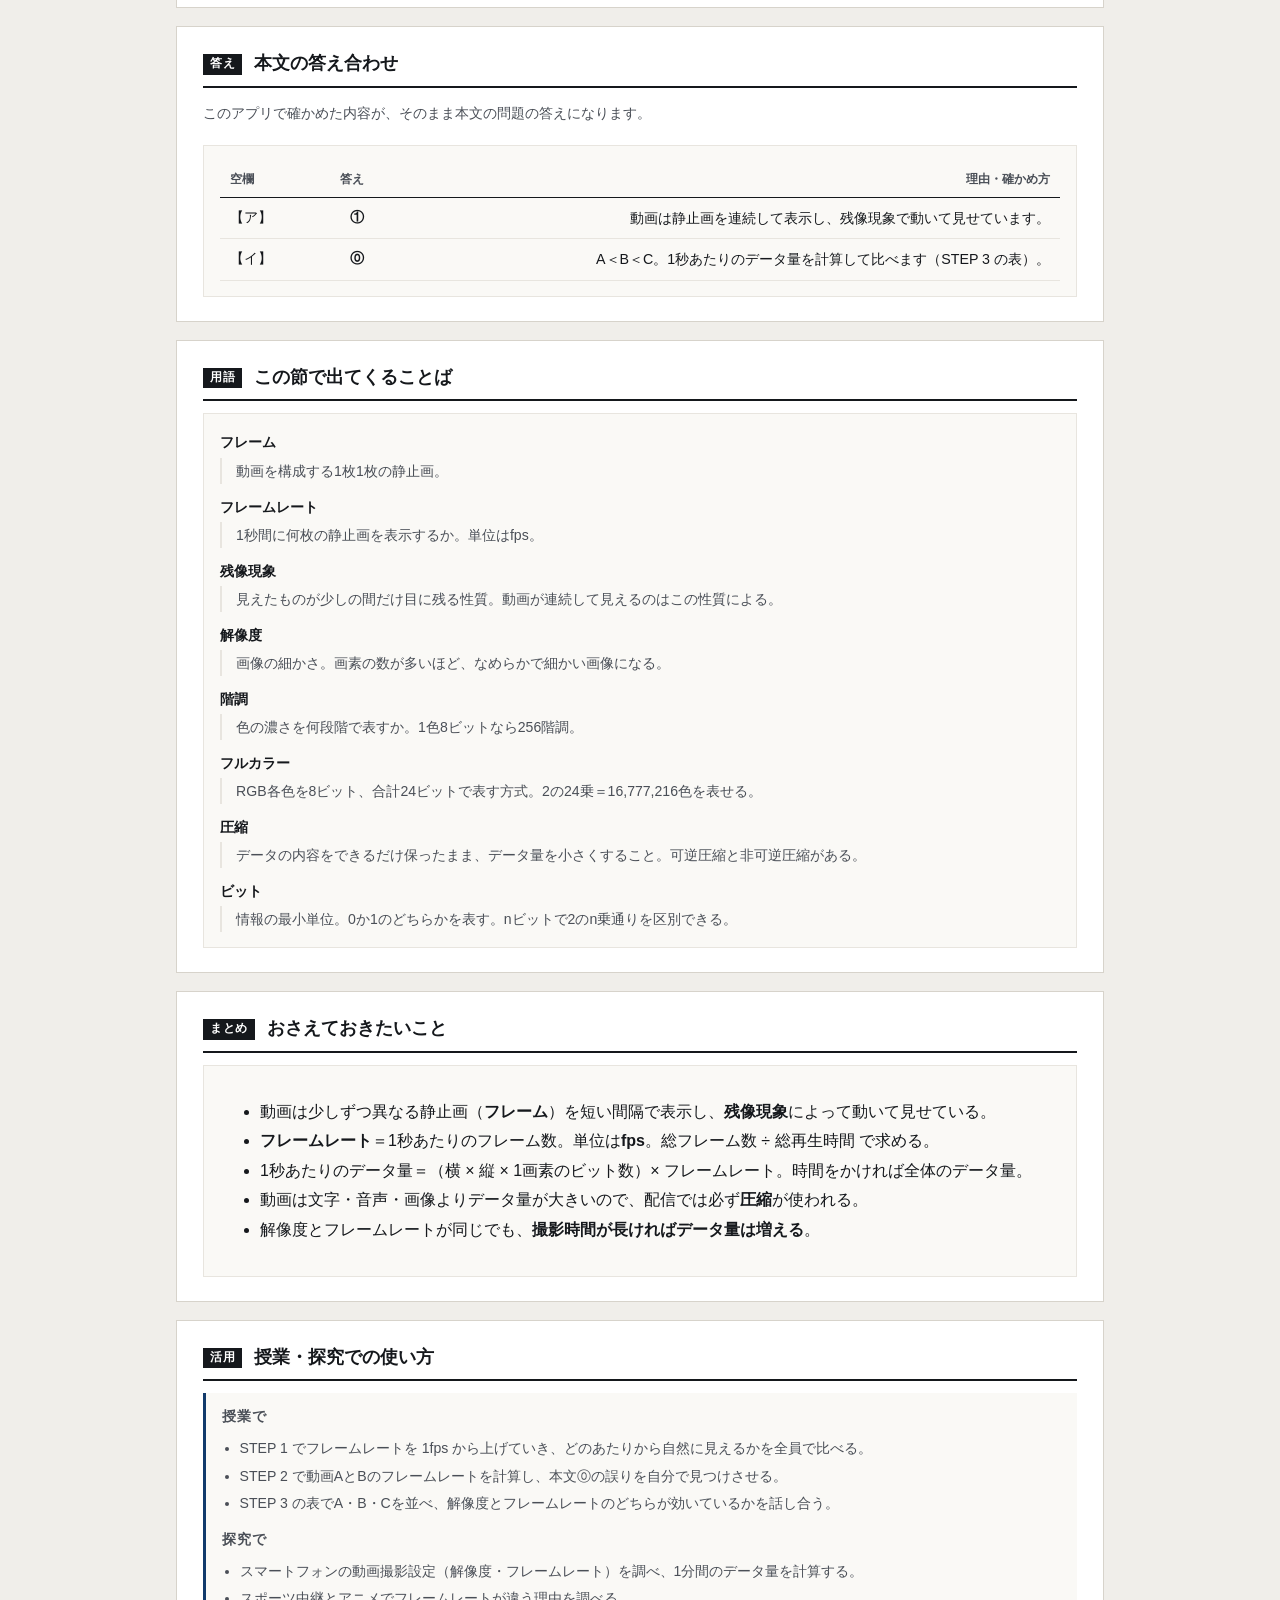
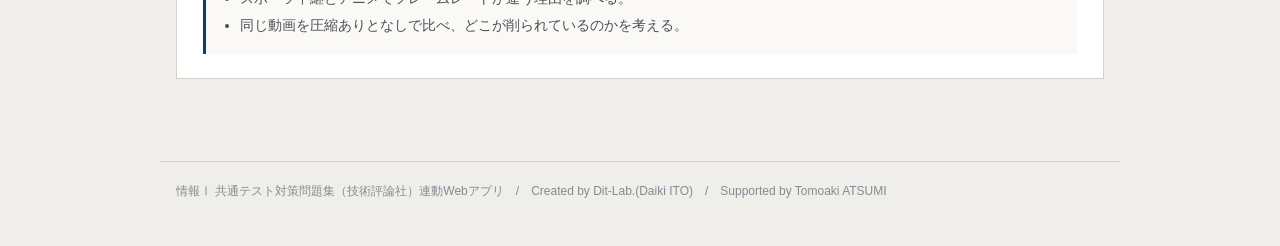
==== commit 8d5166b8: "fix: タイトルのページ数表記を台割・最終原稿に合わせて修正" ====
--- a/index.html
+++ b/index.html
@@ -6,7 +6,7 @@
 <title>動画のデジタル表現｜情報Ⅰ共通テスト対策問題集</title>
 <meta name="description" content="フレームレートを実際に変えて見え方を確かめ、1秒あたりのデータ量を計算します。">
 <link rel="icon" href="data:image/svg+xml,%3Csvg xmlns=%22http://www.w3.org/2000/svg%22 viewBox=%220 0 32 32%22%3E%3Crect width=%2232%22 height=%2232%22 fill=%22%2315181c%22/%3E%3Ctext x=%2216%22 y=%2222%22 font-size=%2218%22 font-family=%22monospace%22 fill=%22%23fff%22 text-anchor=%22middle%22%3E01%3C/text%3E%3C/svg%3E">
-<link rel="stylesheet" href="css/style.css?v=1b60c856">
+<link rel="stylesheet" href="css/style.css?v=bdbb3cb0">
 <link rel="stylesheet" href="css/app.css?v=98a58517">
 </head>
 <body>
@@ -14,7 +14,7 @@
 <header class="app-header">
   <div class="inner">
     <span class="eyebrow">第 5 章　デジタル　5-11</span>
-    <h1>動画のデジタル表現（pp.164）</h1>
+    <h1>動画のデジタル表現（pp.164-165）</h1>
     <p class="lead">フレームレートを実際に変えて見え方を確かめ、1秒あたりのデータ量を計算します。</p>
     <p class="credit">Created by Dit-Lab.(Daiki ITO)　/　Supported by Tomoaki ATSUMI</p>
   </div>
--- a/css/style.css
+++ b/css/style.css
@@ -0,0 +1,300 @@
+/* =========================================================
+   情報Ⅰ 共通テスト対策問題集 — Web アプリ共通スタイル
+   紙面（参考書）に寄せた設計。装飾色は使わず、色は意味を持つときだけ。
+   ========================================================= */
+
+:root{
+  --paper:#ffffff;
+  --paper-2:#faf9f6;      /* うすい紙 */
+  --bg:#f0eeea;           /* 台紙 */
+  --ink:#15181c;
+  --ink-2:#4a4f57;
+  --ink-3:#858a92;
+  --rule:#d7d3cb;         /* 罫線 */
+  --rule-2:#e8e5df;
+  --accent:#123a6b;       /* 濃紺。主要操作と現在地だけに使う */
+  --accent-w:#e9eef6;
+  --zero:#c0392b;         /* 左＝0 */
+  --one:#1d4ed8;          /* 右＝1 */
+  --ok:#1f7a3d;   --ok-bg:#eef6f0;
+  --ng:#b3261e;   --ng-bg:#fbefee;
+  --warn:#8a5a00; --warn-bg:#fbf5e8;
+  --font:"Hiragino Kaku Gothic ProN","Hiragino Sans","Yu Gothic Medium","Yu Gothic",
+         "Noto Sans JP",Meiryo,-apple-system,BlinkMacSystemFont,sans-serif;
+  --mono:"SFMono-Regular",Menlo,Consolas,"Courier New",monospace;
+}
+
+*{box-sizing:border-box}
+[hidden]{display:none !important}
+html{-webkit-text-size-adjust:100%}
+body{
+  margin:0; background:var(--bg); color:var(--ink);
+  font-family:var(--font); font-size:16px; line-height:1.85;
+  font-feature-settings:"palt" 1;
+}
+h1,h2,h3,h4{line-height:1.45; margin:0; font-weight:700}
+p{margin:0 0 .75em} p:last-child{margin-bottom:0}
+a{color:var(--accent)}
+
+/* ---------- 標題 ---------- */
+.app-header{background:var(--paper); border-bottom:3px solid var(--ink); padding:26px 20px 20px}
+.app-header .inner{max-width:960px; margin:0 auto}
+.app-header .eyebrow{
+  font-size:.75rem; font-weight:700; color:var(--ink-2); letter-spacing:.18em;
+  display:block; margin-bottom:7px;
+}
+.app-header h1{font-size:1.5rem; letter-spacing:.01em}
+.app-header .lead{font-size:.92rem; color:var(--ink-2); margin-top:9px; max-width:60ch}
+.app-header .credit{
+  font-size:.72rem; color:var(--ink-3); margin-top:14px;
+  padding-top:9px; border-top:1px solid var(--rule-2);
+}
+
+/* ---------- 版面 ---------- */
+.wrap{max-width:960px; margin:0 auto; padding:24px 16px 64px}
+.step{background:var(--paper); border:1px solid var(--rule); padding:24px 26px; margin-bottom:18px}
+.step > h2{
+  display:flex; align-items:baseline; gap:12px; font-size:1.1rem;
+  padding-bottom:9px; border-bottom:2px solid var(--ink); margin-bottom:12px;
+}
+.step > h2 .no{
+  flex:none; font-family:var(--mono); font-size:.72rem; font-weight:700;
+  background:var(--ink); color:var(--paper); padding:2px 7px; letter-spacing:.06em;
+  position:relative; top:-2px;
+}
+.step > .desc{color:var(--ink-2); font-size:.9rem; margin-bottom:18px}
+.step[hidden]{display:none}
+
+.grid{display:grid; gap:20px}
+.grid > *{min-width:0}          /* 子の中身で列が広がるのを防ぐ */
+@media(min-width:800px){ .grid.c2{grid-template-columns:1fr 1fr} }
+@media(min-width:800px){ .grid.c21{grid-template-columns:1.45fr 1fr} }
+
+.panel{border:1px solid var(--rule-2); background:var(--paper-2); padding:15px 16px; min-width:0}
+.panel > h3{
+  font-size:.8rem; font-weight:700; color:var(--ink-2); letter-spacing:.08em;
+  margin-bottom:12px; padding-bottom:6px; border-bottom:1px solid var(--rule);
+}
+
+/* ---------- 部品 ---------- */
+.btn{
+  appearance:none; border:1px solid var(--ink-3); background:var(--paper); color:var(--ink);
+  font-family:inherit; font-size:.88rem; font-weight:700; padding:8px 14px;
+  border-radius:2px; cursor:pointer; min-height:40px; line-height:1.4;
+  transition:background .12s, border-color .12s, color .12s;
+}
+.btn:hover:not(:disabled){background:var(--accent-w); border-color:var(--accent); color:var(--accent)}
+.btn:disabled{opacity:.35; cursor:not-allowed}
+.btn.primary{background:var(--accent); color:var(--paper); border-color:var(--accent)}
+.btn.primary:hover:not(:disabled){background:#0d2c53; color:var(--paper)}
+.btn.ghost{border-color:var(--rule); color:var(--ink-2)}
+.btn.sm{font-size:.8rem; padding:5px 10px; min-height:34px}
+.btn-row{display:flex; flex-wrap:wrap; gap:8px; align-items:center}
+
+/* タブ（見出し下線式） */
+.seg{display:flex; gap:0; border-bottom:1px solid var(--rule)}
+.seg button{
+  appearance:none; border:0; background:transparent; font-family:inherit; font-size:.88rem;
+  font-weight:700; color:var(--ink-3); padding:9px 4px; margin-right:26px; cursor:pointer;
+  border-bottom:3px solid transparent; margin-bottom:-1px; min-height:40px;
+}
+.seg button:hover{color:var(--ink-2)}
+.seg button[aria-pressed="true"]{color:var(--ink); border-bottom-color:var(--accent)}
+
+label.fld{display:block; font-size:.78rem; font-weight:700; color:var(--ink-2); margin-bottom:5px; letter-spacing:.04em}
+input[type=text], textarea, input[type=number]{
+  width:100%; font-family:inherit; font-size:1rem; color:var(--ink);
+  border:1px solid var(--ink-3); border-radius:2px; padding:9px 11px;
+  background:var(--paper); min-height:42px;
+}
+input:focus, textarea:focus{outline:2px solid var(--accent); outline-offset:-1px; border-color:var(--accent)}
+.btn:focus-visible, .seg button:focus-visible, .node-card:focus-visible{outline:2px solid var(--accent); outline-offset:2px}
+textarea{resize:vertical; line-height:1.7}
+.mono{font-family:var(--mono)}
+
+table.tbl{width:100%; border-collapse:collapse; font-size:.89rem}
+table.tbl th, table.tbl td{border-bottom:1px solid var(--rule-2); padding:7px 10px; text-align:right}
+table.tbl th:first-child, table.tbl td:first-child{text-align:left}
+table.tbl thead th{border-bottom:1.5px solid var(--ink); font-size:.76rem; color:var(--ink-2); font-weight:700; white-space:nowrap}
+.tbl-scroll{overflow-x:auto; -webkit-overflow-scrolling:touch; max-width:100%}
+
+.note{padding:10px 13px; font-size:.87rem; border-left:3px solid var(--ink-3); background:var(--paper-2); overflow-wrap:break-word; word-break:break-word}
+.note.ok{background:var(--ok-bg); border-left-color:var(--ok); color:#123f22}
+.note.ng{background:var(--ng-bg); border-left-color:var(--ng); color:#6d1a15}
+.note.info{background:var(--paper-2); border-left-color:var(--accent); color:var(--ink-2)}
+.note.warn{background:var(--warn-bg); border-left-color:var(--warn); color:#5c3d00}
+.note[hidden]{display:none}
+
+.badge{
+  display:inline-block; font-size:.72rem; font-weight:700; padding:1px 7px;
+  border:1px solid var(--rule); color:var(--ink-2); background:var(--paper); letter-spacing:.04em;
+}
+
+/* 数値は罫線で仕切るだけ。カードにしない */
+.metrics{display:flex; flex-wrap:wrap; gap:0; border-top:1px solid var(--rule)}
+.metric{flex:1 1 130px; padding:11px 14px 11px 0; border-right:1px solid var(--rule-2)}
+.metric:last-child{border-right:0}
+.metric .k{font-size:.74rem; color:var(--ink-3); font-weight:700; letter-spacing:.05em}
+.metric .v{font-size:1.6rem; font-weight:700; line-height:1.3; font-family:var(--mono); letter-spacing:-.01em}
+.metric .s{font-size:.76rem; color:var(--ink-2)}
+
+.bit0{color:var(--zero); font-weight:700}
+.bit1{color:var(--one); font-weight:700}
+
+.app-footer{
+  max-width:960px; margin:0 auto; padding:18px 16px 44px; color:var(--ink-3);
+  font-size:.75rem; border-top:1px solid var(--rule);
+}
+.sr-only{position:absolute;width:1px;height:1px;overflow:hidden;clip:rect(0 0 0 0);white-space:nowrap}
+
+@media(max-width:640px){
+  body{font-size:15px}
+  .app-header{padding:20px 16px 16px}
+  .app-header h1{font-size:1.16rem}
+  .wrap{padding:16px 12px 52px}
+  .step{padding:18px 15px}
+  .seg button{margin-right:18px; font-size:.84rem}
+  .metric{flex-basis:50%; border-right:0}
+}
+@media (prefers-reduced-motion:reduce){ *{animation:none!important; transition:none!important} }
+
+/* ---------- 自分のデータ・共有・印刷 ---------- */
+.toolbar{display:flex; flex-wrap:wrap; gap:8px; align-items:center; margin-top:12px;
+  padding-top:12px; border-top:1px solid var(--rule-2)}
+.toolbar .hint{font-size:.78rem; color:var(--ink-3)}
+.paste-area{width:100%; min-height:110px; font-family:var(--mono); font-size:.86rem}
+.use-note{background:var(--paper-2); border-left:3px solid var(--accent); padding:14px 16px; font-size:.88rem}
+.use-note h3{font-size:.86rem; letter-spacing:.06em; margin-bottom:8px; color:var(--ink-2)}
+.use-note ol, .use-note ul{margin:0; padding-left:1.25em; line-height:1.95; color:var(--ink-2)}
+
+@media print{
+  body{background:#fff}
+  .app-header{border-bottom:2px solid #000}
+  .step{border:1px solid #bbb; break-inside:avoid; page-break-inside:avoid; margin-bottom:12px}
+  .btn, .seg, .toolbar, input[type=range]{display:none !important}
+  .note{border-left-width:2px}
+  a[href]:after{content:""}
+}
+
+/* ---------- 入力グリッド ---------- */
+.dg-scroll{overflow:auto; -webkit-overflow-scrolling:touch; border:1px solid var(--rule); background:var(--paper); max-height:420px}
+table.dg{border-collapse:collapse; font-family:var(--mono); font-size:.9rem; min-width:100%}
+table.dg th, table.dg td{border:1px solid var(--rule-2); padding:0}
+table.dg thead th{background:var(--paper-2); position:sticky; top:0; z-index:2}
+table.dg .dg-n{background:var(--paper-2); color:var(--ink-3); font-size:.76rem; font-weight:400;
+  text-align:center; min-width:34px; padding:0 4px; position:sticky; left:0; z-index:1}
+table.dg .dg-corner{background:var(--paper-2); min-width:34px; position:sticky; left:0; z-index:3}
+table.dg .dg-act{background:var(--paper-2); width:34px}
+.dg-h, .dg-c{width:100%; min-width:96px; border:0; background:transparent; font-family:inherit;
+  font-size:.9rem; padding:8px 9px; color:var(--ink); min-height:38px}
+.dg-h{font-weight:700; font-family:var(--font); font-size:.82rem; color:var(--ink-2)}
+.dg-c.num{text-align:right}
+.dg-c:focus, .dg-h:focus{outline:2px solid var(--accent); outline-offset:-2px; background:var(--accent-w)}
+.dg-del{border:0; background:transparent; color:var(--ink-3); cursor:pointer; width:32px; height:34px; font-size:1rem}
+.dg-del:hover{color:var(--ng)}
+.dg-tools{display:flex; flex-wrap:wrap; gap:8px; align-items:center; margin-top:10px}
+.dg-hint{font-size:.76rem; color:var(--ink-3)}
+
+/* ---------- ファイル読み込み ---------- */
+.filebox{display:flex; flex-wrap:wrap; gap:10px; align-items:center; padding:12px;
+  border:1px dashed var(--rule); background:var(--paper-2)}
+.filebox input[type=file]{font-size:.85rem; font-family:inherit; max-width:100%}
+.filebox .sel{max-width:220px}
+.filelabel{display:inline-flex; align-items:center; gap:6px; font-size:.85rem; font-weight:700;
+  border:1px solid var(--ink-3); background:var(--paper); padding:8px 14px; border-radius:2px; cursor:pointer; min-height:40px}
+.filelabel:hover{border-color:var(--accent); color:var(--accent); background:var(--accent-w)}
+.filelabel input{display:none}
+
+/* ---------- 用語解説 ---------- */
+.term{position:relative; border-bottom:1.5px dotted var(--accent); cursor:help; color:var(--accent); font-weight:700}
+.term .term-pop{display:none; position:absolute; left:0; top:1.7em; z-index:50; width:min(300px,78vw);
+  background:var(--paper); border:1px solid var(--ink-3); box-shadow:0 6px 20px rgba(0,0,0,.14);
+  padding:10px 12px; font-size:.82rem; font-weight:400; color:var(--ink-2); line-height:1.75;
+  border-left:3px solid var(--accent); cursor:auto; text-align:left}
+.term .term-pop b{display:block; color:var(--ink); font-size:.86rem; margin-bottom:3px}
+.term.open .term-pop{display:block}
+dl.gloss{margin:0; font-size:.88rem}
+dl.gloss dt{font-weight:700; color:var(--ink); margin-top:10px}
+dl.gloss dt:first-child{margin-top:0}
+dl.gloss dd{margin:2px 0 0; color:var(--ink-2); line-height:1.85; padding-left:1em; border-left:2px solid var(--rule-2)}
+@media print{ .term{border-bottom:0; color:inherit} .term .term-pop{display:none !important} }
+
+/* ---------- スマホ・タブレット ---------- */
+@media (max-width:1024px){
+  /* iOS で入力時に画面が勝手に拡大するのを防ぐ（16px 未満だとズームする） */
+  input[type=text], input[type=number], textarea, select, .dg-c, .dg-h{ font-size:16px }
+  .dg-c, .dg-h{ min-width:110px }
+}
+@media (max-width:820px){
+  .grid.c2,.grid.c21{grid-template-columns:1fr}
+  .dg-scroll{max-height:340px}
+  .filebox{flex-direction:column; align-items:stretch}
+  .filebox .sel{max-width:100%}
+  .term .term-pop{left:auto; right:0; width:min(280px,86vw)}
+}
+@media (max-width:480px){
+  .step > h2{font-size:1rem; flex-wrap:wrap}
+  .metrics{gap:0}
+  .metric{flex-basis:50%; padding-right:10px}
+  .metric .v{font-size:1.3rem}
+  .btn{padding:8px 12px}
+  .dg-tools{gap:6px}
+  .dg-hint{width:100%}
+}
+/* タッチ操作でのスクロールを滑らかに */
+.tbl-scroll, .dg-scroll, .tree-box{ -webkit-overflow-scrolling:touch; overscroll-behavior-x:contain }
+
+/* 幅指定つきの入力欄がスマートフォンではみ出さないようにする */
+input[type=text], input[type=number], input[type=search], textarea, select{ max-width:100% }
+.btn-row > label{ min-width:0; max-width:100% }
+.btn-row > label input, .btn-row > label select{ max-width:100% }
+
+/* 共通：○×判定・並べかえ（quiz.js 用） */
+.abcde{border:1px solid var(--rule); border-radius:3px; overflow:hidden}
+.abcde > div{border-top:1px solid var(--rule); padding:10px 12px}
+.abcde > div:first-child{border-top:0}
+.abcde .st{display:flex; gap:10px; align-items:flex-start; flex-wrap:wrap}
+.abcde .st .k{font-weight:700; font-family:var(--mono); min-width:1.4em}
+.abcde .st .t{flex:1; min-width:12em}
+.abcde .jb{display:flex; gap:6px}
+.abcde .jb .btn{min-width:3.4em; padding:6px 10px; text-align:center}
+.prep{display:grid; grid-template-columns:repeat(auto-fit,minmax(150px,1fr)); gap:10px; margin-top:10px}
+.prep .slot{border:1px dashed var(--ink-3); border-radius:3px; padding:10px; min-height:92px; background:var(--paper)}
+.prep .slot.filled{border-style:solid}
+.prep .slot .tag{font:700 .74rem/1.4 var(--mono); color:var(--accent); display:block; margin-bottom:6px}
+.prep .slot .txt{font-size:.86rem; line-height:1.7}
+.cards{display:flex; flex-wrap:wrap; gap:8px; margin-top:10px}
+.cards .c{border:1px solid var(--ink-3); border-radius:3px; padding:9px 12px; background:var(--paper);
+  cursor:pointer; font-size:.88rem; max-width:100%; text-align:left; font-family:inherit; color:var(--ink)}
+.cards .c:hover{background:var(--warn-bg)}
+.cards .c.used{opacity:.35; pointer-events:none}
+
+/* --- 予想してから実行 --- */
+.pmark{display:inline-block; background:var(--accent); color:#fff; font-size:.7rem; font-weight:700;
+  letter-spacing:.08em; padding:2px 7px; border-radius:2px; margin-right:8px; vertical-align:2px}
+input.pin{font-size:1.05rem; padding:7px 10px; border:1px solid var(--rule); border-radius:3px;
+  width:9em; max-width:100%; background:#fff}
+.btn-row .unit{color:var(--muted); font-size:.9rem}
+.choice4 .btn.on{border-color:var(--accent); box-shadow:inset 0 0 0 1px var(--accent); font-weight:700}
+/* 設問文の見出し（flex ではなく通常の段落。.qhead は左右振り分け用なので用途が別） */
+.pq{margin:0 0 10px; font-weight:700; line-height:1.85}
+
+/* --- 自分のテーマでやってみる（ワークシート） --- */
+.wsheet{display:grid; gap:14px}
+@media(min-width:760px){ .wsheet{grid-template-columns:1fr 1fr} }
+.wsf{display:block}
+.wsf .wsl{display:block; font-weight:700; font-size:.9rem; margin-bottom:3px}
+.wsf .wsh{display:block; font-size:.78rem; color:var(--muted); margin-bottom:5px; line-height:1.6}
+.wsf textarea{width:100%; max-width:100%; font:inherit; font-size:.92rem; line-height:1.75;
+  padding:8px 10px; border:1px solid var(--rule); border-radius:3px; background:#fff; resize:vertical}
+.wsf textarea:focus{outline:2px solid var(--accent); outline-offset:-2px}
+.wsout{margin-top:14px; border:1px solid var(--ink-3); border-radius:3px; background:#fff; padding:16px 18px}
+.wsout h4{margin:0 0 10px; font-size:1rem}
+.wsout dl{margin:0}
+.wsout dt{font-weight:700; font-size:.84rem; color:var(--accent); margin-top:10px}
+.wsout dd{margin:2px 0 0; font-size:.92rem; line-height:1.85; white-space:pre-wrap}
+.wsout .wsmsg{margin:10px 0 0; font-size:.86rem; color:var(--muted)}
+@media print{
+  .app-header, .btn-row, .step:not(.wsprint){ display:none !important }
+  .wsout{border:none; padding:0}
+}
